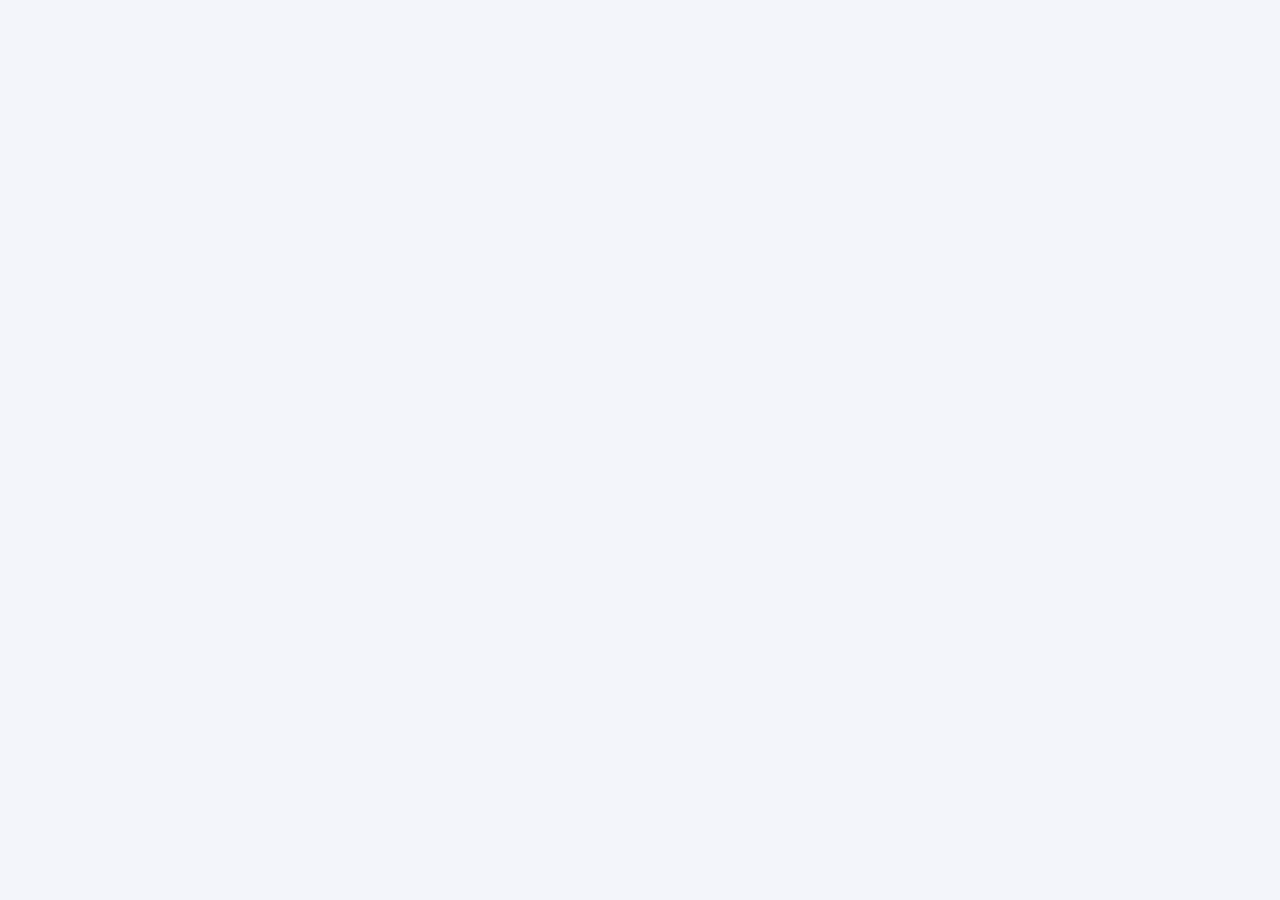
==== web_qc/static/index.html @ 0b524717 "Them ban demo chi xem cho Vercel (demo_web/), sua giao dien man hep - demo_web/: giao dien Web QC + " ====
<!doctype html>
<html lang="vi">
<head>
<meta charset="utf-8">
<meta name="viewport" content="width=device-width, initial-scale=1">
<title>QC nhãn 2D · Review tự động</title>
<meta name="theme-color" content="#0b1324">
<link rel="icon" href="data:image/svg+xml,%3Csvg xmlns='http://www.w3.org/2000/svg' viewBox='0 0 32 32'%3E%3Crect width='32' height='32' rx='8' fill='%234f6bff'/%3E%3Crect x='8' y='10' width='16' height='12' rx='1' fill='none' stroke='white' stroke-width='2.4'/%3E%3C/svg%3E">
<link rel="preconnect" href="https://fonts.googleapis.com">
<link rel="stylesheet" href="https://fonts.googleapis.com/css2?family=Be+Vietnam+Pro:wght@400;500;600;700;800&family=JetBrains+Mono:wght@400;500&display=swap">
<link rel="stylesheet" href="style.css?v=16">
</head>
<body>

<svg width="0" height="0" style="position:absolute" aria-hidden="true">
  <symbol id="i-home" viewBox="0 0 24 24"><path d="M4 11l8-7 8 7v8a1 1 0 0 1-1 1h-4v-6H9v6H5a1 1 0 0 1-1-1z"/></symbol>
  <symbol id="i-scan" viewBox="0 0 24 24"><path d="M4 8V5a1 1 0 0 1 1-1h3M16 4h3a1 1 0 0 1 1 1v3M20 16v3a1 1 0 0 1-1 1h-3M8 20H5a1 1 0 0 1-1-1v-3"/><rect x="8" y="8" width="8" height="8" rx="1"/></symbol>
  <symbol id="i-history" viewBox="0 0 24 24"><path d="M3 12a9 9 0 1 0 3-6.7L3 8"/><path d="M3 3v5h5M12 7v5l3 2"/></symbol>
  <symbol id="i-book" viewBox="0 0 24 24"><path d="M4 5a2 2 0 0 1 2-2h13v16H6a2 2 0 0 0-2 2z"/><path d="M4 19V5M8 7h7M8 11h5"/></symbol>
  <symbol id="i-plug" viewBox="0 0 24 24"><path d="M9 3v5M15 3v5M7 8h10v3a5 5 0 0 1-10 0zM12 16v5"/></symbol>
  <symbol id="i-gear" viewBox="0 0 24 24"><path d="M4 6h10M18 6h2M4 12h4M12 12h8M4 18h12"/><circle cx="16" cy="6" r="2"/><circle cx="10" cy="12" r="2"/><circle cx="18" cy="18" r="2"/></symbol>
  <symbol id="i-play" viewBox="0 0 24 24"><path d="M7 5l12 7-12 7z"/></symbol>
  <symbol id="i-upload" viewBox="0 0 24 24"><path d="M12 16V4M7 9l5-5 5 5M4 20h16"/></symbol>
  <symbol id="i-download" viewBox="0 0 24 24"><path d="M12 4v12M7 11l5 5 5-5M4 20h16"/></symbol>
  <symbol id="i-logout" viewBox="0 0 24 24"><path d="M15 4h3a1 1 0 0 1 1 1v14a1 1 0 0 1-1 1h-3M10 8l-4 4 4 4M6 12h10"/></symbol>
  <symbol id="i-sliders" viewBox="0 0 24 24"><path d="M4 7h16M4 17h16"/><circle cx="9" cy="7" r="2"/><circle cx="15" cy="17" r="2"/></symbol>
  <symbol id="i-file" viewBox="0 0 24 24"><path d="M14 3H6a1 1 0 0 0-1 1v16a1 1 0 0 0 1 1h12a1 1 0 0 0 1-1V8z"/><path d="M14 3v5h5"/></symbol>
  <symbol id="i-list" viewBox="0 0 24 24"><path d="M9 6h11M9 12h11M9 18h11M4 6h.01M4 12h.01M4 18h.01"/></symbol>
  <symbol id="i-ext" viewBox="0 0 24 24"><path d="M14 4h6v6M20 4l-9 9M18 14v5a1 1 0 0 1-1 1H5a1 1 0 0 1-1-1V7a1 1 0 0 1 1-1h5"/></symbol>
  <symbol id="i-redo" viewBox="0 0 24 24"><path d="M20 12a8 8 0 1 1-2.3-5.7L20 8"/><path d="M20 3v5h-5"/></symbol>
  <symbol id="i-plus" viewBox="0 0 24 24"><path d="M12 5v14M5 12h14"/></symbol>
  <symbol id="i-flag" viewBox="0 0 24 24"><path d="M5 21V4M5 4h11l-2 4 2 4H5"/></symbol>
  <symbol id="i-pen" viewBox="0 0 24 24"><path d="M4 20h4L19 9l-4-4L4 16z"/><path d="M13 7l4 4"/></symbol>
  <symbol id="i-link" viewBox="0 0 24 24"><path d="M10 14a4 4 0 0 0 5.7 0l3-3a4 4 0 0 0-5.7-5.7l-1 1"/><path d="M14 10a4 4 0 0 0-5.7 0l-3 3a4 4 0 0 0 5.7 5.7l1-1"/></symbol>
  <symbol id="i-note" viewBox="0 0 24 24"><rect x="4" y="5" width="16" height="12" rx="1" stroke-dasharray="3 2"/><path d="M8 21l4-4 4 4"/></symbol>
  <symbol id="i-bolt" viewBox="0 0 24 24"><path d="M13 3L5 14h6l-1 7 8-11h-6z"/></symbol>
  <symbol id="i-shield" viewBox="0 0 24 24"><path d="M12 3l7 3v6c0 4.5-3 7.5-7 9-4-1.5-7-4.5-7-9V6z"/><path d="M9 12l2 2 4-4"/></symbol>
  <symbol id="i-arrow" viewBox="0 0 24 24"><path d="M5 12h14M13 6l6 6-6 6"/></symbol>
  <symbol id="i-check" viewBox="0 0 24 24"><path d="M5 12l5 5 9-10"/></symbol>
  <symbol id="i-user" viewBox="0 0 24 24"><circle cx="12" cy="8" r="4"/><path d="M4 21c1.5-4 4.5-6 8-6s6.5 2 8 6"/></symbol>
  <symbol id="i-return" viewBox="0 0 24 24"><path d="M9 14l-5-5 5-5"/><path d="M4 9h10a6 6 0 0 1 0 12h-3"/></symbol>
  <symbol id="i-eye" viewBox="0 0 24 24"><path d="M2 12s3.5-7 10-7 10 7 10 7-3.5 7-10 7S2 12 2 12z"/><circle cx="12" cy="12" r="3"/></symbol>
  <symbol id="i-layers" viewBox="0 0 24 24"><path d="M12 3l9 5-9 5-9-5z"/><path d="M3 13l9 5 9-5"/></symbol>
</svg>
<div id="vizTip" class="viz-tip hidden" role="tooltip"></div>

<!-- ================================ DANG NHAP ================================ -->
<section id="login" class="login hidden">
  <div class="login-card">
    <div class="login-side">
      <div class="logo"><span class="logo-mark" aria-hidden="true"></span><span>QC nhãn 2D</span></div>
      <span class="login-kicker">Object detection + instance segmentation · BDD100K</span>
      <h1>Annotator nộp job là tool tự review, ghi Issue đúng chỗ, không chạm vào nhãn.</h1>
      <dl class="login-facts">
        <div><dt>Tự review khi sang validation</dt><dd>Trong 60 giây: tìm lỗi, ghi Issue lên CVAT, còn lỗi chắc chắn thì trả job về annotation.</dd></div>
        <div><dt>Tìm lỗi bằng model + luật</dt><dd>4 detector + SAM2 + CLIP và luật hình học: box chưa khít, sai nhãn, thiếu, thừa, trùng, polygon lẹm, lỗi ID.</dd></div>
        <div><dt>Lỗi chưa chắc ghi "Đang xem xét"</dt><dd>Kèm lý do để annotator kiểm chứng. Mỗi vật một Issue, nhiều lỗi thì gộp và ghi rõ từng lỗi.</dd></div>
      </dl>
      <svg class="login-art" viewBox="0 0 300 120" aria-hidden="true">
        <rect x="10" y="30" width="110" height="74" class="a-ok"/>
        <g class="a-h"><rect x="6" y="26" width="8" height="8"/><rect x="116" y="26" width="8" height="8"/><rect x="6" y="100" width="8" height="8"/><rect x="116" y="100" width="8" height="8"/></g>
        <text x="10" y="20" class="a-t">car</text>
        <rect x="160" y="22" width="128" height="86" class="a-bad"/>
        <rect x="174" y="36" width="96" height="56" class="a-dash"/>
        <text x="160" y="13" class="a-t a-tb">bus · cạnh dưới thiếu 34px</text>
      </svg>
    </div>
    <form id="loginForm" class="login-form">
      <h2>Đăng nhập</h2>
      <p class="sub">Dùng tài khoản của web QC do admin tạo, không phải tài khoản CVAT hay email.</p>
      <div id="loginHint" class="note hidden"></div>
      <label class="fld" for="lgUser"><span>Tài khoản</span><input id="lgUser" name="username" autocomplete="username" placeholder="admin" required></label>
      <label class="fld" for="lgPass"><span>Mật khẩu</span><input id="lgPass" name="password" type="password" autocomplete="current-password" required></label>
      <button class="btn primary block" type="submit">Đăng nhập</button>
      <p id="loginErr" class="err" role="alert"></p>
    </form>
  </div>
</section>

<!-- ================================ UNG DUNG ================================ -->
<div id="app" class="shell hidden">
  <aside class="sidebar">
    <div class="logo"><span class="logo-mark" aria-hidden="true"></span><span>QC nhãn 2D</span></div>
    <nav id="tabs" aria-label="Các trang">
      <span class="nav-group">Vận hành</span>
      <button data-tab="dash"><svg class="ic"><use href="#i-home"/></svg><span>Tổng quan</span></button>
      <button data-tab="auto" class="active"><svg class="ic"><use href="#i-bolt"/></svg><span>Tự review</span><i class="nav-live hidden" id="navLive" title="Đang theo dõi job sang validation"></i></button>
      <button data-tab="review"><svg class="ic"><use href="#i-scan"/></svg><span>Review job</span></button>
      <button data-tab="history"><svg class="ic"><use href="#i-history"/></svg><span>Lịch sử</span></button>
      <span class="nav-group">Báo cáo</span>
      <button data-tab="trust"><svg class="ic"><use href="#i-shield"/></svg><span>Độ tin cậy tool</span></button>
      <span class="nav-group">Thiết lập</span>
      <button data-tab="guide"><svg class="ic"><use href="#i-book"/></svg><span>Guideline</span></button>
      <button data-tab="conn"><svg class="ic"><use href="#i-plug"/></svg><span>Kết nối CVAT</span></button>
      <button data-tab="settings"><svg class="ic"><use href="#i-gear"/></svg><span>Cài đặt</span></button>
    </nav>
    <div class="side-status">
      <div class="side-label">Trạng thái</div>
      <div id="sideStatus"></div>
    </div>
    <div class="side-user">
      <span class="avatar" id="avatar" aria-hidden="true">A</span>
      <span id="whoName" class="who"></span>
      <button id="logout" class="icon-btn" title="Đăng xuất" aria-label="Đăng xuất"><svg class="ic"><use href="#i-logout"/></svg></button>
    </div>
  </aside>

  <main class="main">
    <!-- ============================== TONG QUAN ============================== -->
    <section id="tab-dash" class="tab hidden">
      <header class="pagehead">
        <div><h1>Tổng quan</h1><p>Chất lượng nhãn qua các lần review: tỉ lệ đạt, loại lỗi hay gặp, từng labeler.</p></div>
        <div class="seg seg-inline" id="dashDays" role="group" aria-label="Khoảng thời gian">
          <button type="button" data-d="7">7 ngày</button><button type="button" data-d="30" class="on">30 ngày</button><button type="button" data-d="90">90 ngày</button>
        </div>
      </header>
      <div id="dashKpis" class="kpis kpis-6"></div>
      <div class="grid2 dash-grid">
        <div class="panel">
          <div class="panel-head"><h2>Loại lỗi hay gặp</h2><span class="meta" id="dashKindsMeta"></span></div>
          <div id="dashKinds" class="bars"></div>
        </div>
        <div class="panel">
          <div class="panel-head"><h2>Xu hướng theo ngày</h2><span class="meta">% box đúng trung bình</span></div>
          <div id="dashTrend" class="trend"></div>
        </div>
        <div class="panel span2">
          <div class="panel-head"><h2>Hiệu quả Issue (đo trên CVAT)</h2>
            <span class="meta">So nhãn lúc review với nhãn hiện tại: Issue nào annotator đã sửa theo là Issue đúng
            · <button type="button" class="btn sm" id="effBtn">Đo</button></span></div>
          <div id="effBox"><p class="empty-note">Bấm "Đo" để đọc Issue và nhãn hiện tại của các job đã review trên CVAT.</p></div>
        </div>
        <div class="panel flush span2">
          <div class="panel-head padded"><h2>Theo labeler</h2><span class="meta">Xếp từ % box đúng thấp nhất · lấy từ người được giao job trên CVAT</span></div>
          <div class="tablewrap"><table class="tbl" id="dashAss">
            <thead><tr><th>Labeler</th><th class="r">Số lần review</th><th class="r">Số job</th><th class="r">% box đúng TB</th><th class="r">Tỉ lệ đạt</th><th class="r">Lỗi / Đang xem xét</th><th>Gần nhất</th></tr></thead><tbody></tbody></table></div>
        </div>
      </div>
    </section>

    <!-- ============================== TU REVIEW ============================== -->
    <section id="tab-auto" class="tab">
      <header class="pagehead">
        <div><span class="eyebrow">Luồng chính của nhóm</span><h1>Tự review khi annotator nộp job</h1>
          <p>Annotator gán xong, chuyển stage sang <b>validation</b>: web tự review, ghi Issue lên CVAT, còn lỗi chắc chắn thì trả job về annotation. Không có lỗi chắc chắn thì job chờ reviewer kiểm chéo.</p></div>
        <div class="pagehead-actions">
          <span id="autoPill" class="pill"></span>
          <button type="button" class="btn" id="autoCheckBtn"><svg class="ic"><use href="#i-redo"/></svg>Kiểm tra ngay</button>
          <button type="button" class="btn" data-goto="settings"><svg class="ic"><use href="#i-gear"/></svg>Cài đặt</button>
        </div>
      </header>
      <p id="autoMsgTop" class="meta auto-msg"></p>

      <ol class="flow" id="autoFlow" aria-label="Các bước tự review">
        <li class="flow-step"><span class="flow-ic"><svg class="ic"><use href="#i-user"/></svg></span><b>Annotator nộp</b><span>Gán xong, chuyển stage sang validation</span><em data-n="submitted"></em></li>
        <li class="flow-step"><span class="flow-ic"><svg class="ic"><use href="#i-bolt"/></svg></span><b>Web QC phát hiện</b><span>Cứ 60 giây hỏi CVAT, job mới vào validation thì xếp hàng</span><em data-n="queue"></em></li>
        <li class="flow-step"><span class="flow-ic"><svg class="ic"><use href="#i-layers"/></svg></span><b>Tool review</b><span>Luật hình học + guideline, 4 detector + SAM2 + CLIP</span><em data-n="runs"></em></li>
        <li class="flow-step fork">
          <div class="fork-row bad"><span class="flow-ic"><svg class="ic"><use href="#i-return"/></svg></span><div><b>Còn lỗi chắc chắn</b><span>Đẩy Issue, trả job về annotation</span></div><em data-n="returned"></em></div>
          <div class="fork-row good"><span class="flow-ic"><svg class="ic"><use href="#i-eye"/></svg></span><div><b>Không lỗi chắc chắn</b><span>Giữ validation, reviewer kiểm chéo</span></div><em data-n="kept"></em></div>
        </li>
        <li class="flow-step"><span class="flow-ic"><svg class="ic"><use href="#i-redo"/></svg></span><b>Sửa và nộp lại</b><span>Review vòng sau: lỗi đã sửa tự đóng Issue, lỗi còn giữ Issue cũ</span><em data-n="rounds"></em></li>
      </ol>

      <div id="autoKpis" class="kpis kpis-6"></div>

      <div class="grid2 auto-grid">
        <div class="panel flush span2">
          <div class="panel-head padded"><div><h2>Job đã tự review</h2><p class="meta">Mỗi job một dòng, gộp mọi vòng review. Bấm một dòng để mở lần review gần nhất.</p></div>
            <div class="seg seg-inline" id="autoFilter" role="group" aria-label="Lọc kết quả">
              <button type="button" data-f="" class="on">Tất cả</button><button type="button" data-f="tra_ve">Trả về annotation</button><button type="button" data-f="giu">Chờ reviewer</button><button type="button" data-f="chay">Đang chạy</button>
            </div></div>
          <div class="tablewrap"><table class="tbl" id="autoTable">
            <thead><tr><th>Job</th><th>Task</th><th>Labeler</th><th class="r">Vòng</th><th>% box đúng qua các vòng</th><th class="r">Lỗi / Đang xem xét</th><th class="r">Issue</th><th>Kết quả gần nhất</th><th>Lúc</th></tr></thead><tbody></tbody></table></div>
        </div>
        <div class="panel">
          <div class="panel-head"><div><h2>Chờ reviewer kiểm chéo</h2><p class="meta">Job không còn lỗi chắc chắn. Các mục "Đang xem xét" cần người xem.</p></div></div>
          <ul id="autoWaitList" class="wait-list"></ul>
        </div>
        <div class="panel">
          <div class="panel-head"><div><h2>Annotator bị trả về nhiều nhất</h2><p class="meta">Số job và số vòng bị trả về annotation.</p></div></div>
          <div id="autoPeople" class="bars"></div>
        </div>
      </div>
    </section>

    <!-- ============================== REVIEW ============================== -->
    <section id="tab-review" class="tab hidden">
      <header class="pagehead">
        <div><h1>Review job</h1><p>Chọn job trên CVAT, chấm nhãn, duyệt từng lỗi rồi ghi Issue. Tool không sửa nhãn.</p></div>
      </header>

      <form id="runForm" class="cmdbar">
        <label class="fld w-md" for="fConn"><span>Kết nối CVAT</span><select id="fConn" name="connection_id"></select></label>
        <div class="fld w-job"><span>Job</span>
          <div class="input-group"><input id="fJob" name="job_id" inputmode="numeric" placeholder="số job" aria-label="Số job"><button type="button" class="btn" id="pickJob"><svg class="ic"><use href="#i-list"/></svg>Chọn</button></div>
        </div>
        <label class="fld w-sm" for="fTask"><span>Task</span><input id="fTask" name="task_id" inputmode="numeric" placeholder="tự điền"></label>
        <label class="fld w-lg" for="runGuide"><span>Guideline</span><select name="guideline_id" id="runGuide"></select></label>
        <label class="fld w-md" for="fMode"><span>Chế độ</span><select id="fMode" name="mode"><option value="chinh_xac">Chính xác · 4 model + SAM2</option><option value="nhanh">Nhanh · 2 model</option></select></label>
        <details class="pop" id="optPop">
          <summary class="btn"><svg class="ic"><use href="#i-sliders"/></svg>Tuỳ chọn</summary>
          <div class="pop-panel">
            <label class="fld" for="fFile"><span>File export .zip <em>chỉ khi không đọc được từ CVAT</em></span><input id="fFile" name="file" type="file" accept=".zip"></label>
            <label class="fld" for="fMax"><span>Chỉ chạy N frame đầu <em>để thử nhanh</em></span><input id="fMax" name="max_frames" inputmode="numeric"></label>
            <label class="chk" for="fRider"><input id="fRider" type="checkbox" name="rider" checked><span>Người lái xe máy có box person riêng</span></label>
            <label class="chk" for="fAuto"><input id="fAuto" type="checkbox" name="auto_push"><span>Chạy xong tự đẩy lỗi chắc chắn</span></label>
          </div>
        </details>
        <button class="btn primary" type="submit" id="runBtn"><svg class="ic fill"><use href="#i-play"/></svg>Đánh giá</button>
        <div id="jobCtx" class="job-ctx"></div>
        <p id="runErr" class="err cmd-err" role="alert"></p>
      </form>

      <div id="runEmpty" class="panel empty">
        <ol class="steps">
          <li><b>Chọn job</b><span>Bấm <b>Chọn</b> để xem danh sách job trên CVAT, hoặc gõ số job. Đổi máy CVAT ở ô Kết nối.</span></li>
          <li><b>Kiểm tra guideline</b><span>Để "Tự chọn theo task" thì web dùng guideline đã gán cho task. Dòng dưới thanh công cụ cho biết sẽ kiểm bao nhiêu luật.</span></li>
          <li><b>Đánh giá, duyệt, đẩy Issue</b><span>Lỗi chắc chắn được chọn sẵn. Mục "Đang xem xét" xem ảnh rồi tự chọn. Lỗi tool báo nhầm thì bấm <b>Tool nhầm</b>.</span></li>
        </ol>
        <p class="empty-foot">Kết quả các lần trước nằm ở <a href="#" data-goto="history">Lịch sử</a>.</p>
      </div>

      <div id="runPanel" class="hidden">
        <div class="panel runhead">
          <div class="runhead-top">
            <div class="runhead-title">
              <h2 id="runTitle">Lần review</h2>
              <p id="runMeta" class="meta"></p>
              <div id="runCompare" class="compare"></div>
            </div>
            <div class="runhead-actions">
              <a id="openCvat" class="btn sm hidden" target="_blank" rel="noopener" title="Mở job này trên CVAT để xem các Issue đã ghim"><svg class="ic"><use href="#i-ext"/></svg>Mở job trên CVAT</a>
              <button id="copyReport" class="btn sm hidden" type="button" title="Copy đường link tới trang liệt kê lỗi kèm ảnh để gửi cho người gán nhãn. Họ mở được mà không cần đăng nhập."><svg class="ic"><use href="#i-link"/></svg><span>Copy link gửi labeler</span></button>
              <button id="rerunBtn" class="btn sm" type="button" title="Chấm lại job này với cùng thiết lập, dùng sau khi labeler đã sửa xong"><svg class="ic"><use href="#i-redo"/></svg>Review lại</button>
              <a id="csv" class="btn sm" href="#" title="Tải danh sách lỗi về máy, mở bằng Excel"><svg class="ic"><use href="#i-download"/></svg>Tải Excel</a>
              <span id="runStatus" class="pill"></span>
            </div>
          </div>
          <div class="progress" aria-hidden="true"><div id="runProgress" class="progress-bar"></div></div>
          <div id="stats" class="kpis"></div>
          <details id="logBox" class="logbox"><summary>Nhật ký chạy</summary><pre id="runLog" class="log"></pre></details>
        </div>

        <div id="runResult" class="panel workbench hidden">
          <div class="wb-head">
            <div class="tabs-inline" role="tablist">
              <button type="button" class="on" data-view="list">Danh sách lỗi</button>
              <button type="button" data-view="analysis">Phân tích</button>
              <button type="button" data-view="frames">Theo khung hình</button>
              <button type="button" data-view="issues">Issue trên CVAT</button>
            </div>
            <span id="frameFilter" class="chip-filter hidden"></span>
          </div>

          <!-- che do: danh sach loi + xem anh -->
          <div class="wb-body" id="viewList">
            <div class="wb-list">
              <div class="wb-tools">
                <div class="seg" id="segSure" role="group" aria-label="Lọc theo mức">
                  <button type="button" data-v="" class="on">Tất cả <b id="cAll"></b></button>
                  <button type="button" data-v="1">Lỗi <b id="cSure"></b></button>
                  <button type="button" data-v="0">Đang xem xét <b id="cUnsure"></b></button>
                  <button type="button" data-v="fp">Tool nhầm <b id="cFp"></b></button>
                  <button type="button" data-v="note">Ghi chú <b id="cNote"></b></button>
                </div>
                <div class="wb-filters">
                  <select id="fKind" aria-label="Loại lỗi"><option value="">Mọi loại lỗi</option></select>
                  <select id="fTang" aria-label="Tầng"><option value="">Mọi tầng</option><option value="1">Tầng 1 · luật</option><option value="2">Tầng 2 · model</option></select>
                </div>
                <div class="wb-sel">
                  <span id="selInfo" class="meta"></span><span class="sp"></span>
                  <button id="selSure" type="button" class="txt-btn">Chọn lỗi chắc</button>
                  <button id="selAll" type="button" class="txt-btn">Chọn hết</button>
                  <button id="selNone" type="button" class="txt-btn">Bỏ chọn</button>
                </div>
              </div>
              <ul id="flist" class="flist" tabindex="0" aria-label="Danh sách lỗi"></ul>
              <p class="kbd-hint"><kbd>↑</kbd><kbd>↓</kbd> chuyển · <kbd>Space</kbd> chọn/bỏ · <kbd>X</kbd> tool nhầm · <kbd>N</kbd> ghi chú trên ảnh</p>
            </div>
            <div class="wb-view">
              <div class="viewer-bar">
                <div class="legend" aria-hidden="true">
                  <span><i class="lg lg-bad"></i>Lỗi</span><span><i class="lg lg-warn"></i>Đang xem xét</span><span><i class="lg lg-miss"></i>Vật bị thiếu</span><span><i class="lg lg-lab"></i>Box người gán</span><span><i class="lg lg-cur"></i>Lỗi đang chọn</span><span><i class="lg lg-note"></i>Ghi chú</span>
                </div>
                <button type="button" class="btn sm" id="drawBtn" title="Kéo một khung trên ảnh để ghi chú cho labeler (phím N)"><svg class="ic"><use href="#i-note"/></svg>Ghi chú trên ảnh</button>
              </div>
              <div id="pvBox" class="viewer"><div class="viewer-empty">Chọn một lỗi bên trái để xem ảnh.</div></div>
              <form id="noteForm" class="note-form hidden">
                <label class="fld" for="noteText"><span>Ghi chú cho labeler tại khung vừa vẽ <em>sẽ đẩy lên CVAT thành Issue ghim đúng chỗ này</em></span>
                  <textarea id="noteText" rows="2" maxlength="500" placeholder="vd: Xe này bị che một nửa, cần đóng box ước lượng toàn bộ xe (guideline 2.1)"></textarea></label>
                <div class="row-actions"><button type="submit" class="btn primary sm">Lưu ghi chú</button><button type="button" class="btn sm" id="noteCancel">Huỷ</button><span class="meta">Ghi chú tự được chọn để đẩy.</span></div>
              </form>
              <div id="detail" class="detail"></div>
              <div id="gRef" class="gref-wrap"></div>
            </div>
          </div>

          <!-- che do: phan tich (nhan labeler vs nhung gi tool thay) -->
          <div class="an-body hidden" id="viewAnalysis">
            <div class="an-stage">
              <div class="an-bar">
                <div class="an-nav">
                  <button type="button" class="btn sm icon" id="anPrev" aria-label="Ảnh trước">‹</button>
                  <select id="anFrame" aria-label="Chọn ảnh"></select>
                  <button type="button" class="btn sm icon" id="anNext" aria-label="Ảnh sau">›</button>
                </div>
                <div class="an-layers" role="group" aria-label="Lớp hiển thị">
                  <label class="chk"><input type="checkbox" data-layer="lab" checked><span><i class="sw sw-lab"></i>Nhãn labeler</span></label>
                  <label class="chk"><input type="checkbox" data-layer="tool" checked><span><i class="sw sw-tool"></i>Tool phát hiện</span></label>
                  <label class="chk"><input type="checkbox" data-layer="road"><span><i class="sw sw-road"></i>Mặt đường (model)</span></label>
                  <label class="chk"><input type="checkbox" data-layer="miss" checked><span><i class="sw sw-miss"></i>Thiếu</span></label>
                </div>
              </div>
              <div class="an-canvas-wrap" id="anWrap"><canvas id="anCanvas"></canvas><div id="anTip" class="an-tip hidden"></div></div>
              <p class="an-legend">Box labeler: <b class="c-ok">xanh = khớp với tool</b> · <b class="c-warn">vàng = nghi</b> · <b class="c-bad">đỏ = lỗi</b>. Nét đứt xanh lơ = vật tool thấy. Rê chuột lên ảnh hoặc bảng để xem chi tiết.</p>
            </div>
            <div class="an-side">
              <div id="anSum" class="an-sum"></div>
              <div class="an-tbl-wrap"><table class="tbl an-tbl" id="anTable"><thead><tr><th>#</th><th>Nhãn</th><th>Labeler</th><th>Tool thấy</th><th class="r">Khớp</th></tr></thead><tbody></tbody></table></div>
              <div id="anDetail" class="an-detail"></div>
            </div>
          </div>

          <!-- che do: theo khung hinh -->
          <div class="wb-pane hidden" id="viewFrames"><div id="frameGrid" class="frame-grid"></div></div>

          <!-- che do: issue tren CVAT -->
          <div class="wb-pane hidden" id="viewIssues">
            <div class="pane-tools"><span class="meta" id="issuesMeta">Issue do tool tạo trên job này. Labeler sửa xong và bấm Resolve trên CVAT thì cột Trạng thái đổi sang "Đã xử lý".</span><button type="button" class="btn sm" id="reloadIssues"><svg class="ic"><use href="#i-redo"/></svg>Tải lại</button></div>
            <div class="tablewrap"><table class="tbl" id="issueTable"><thead><tr><th>#</th><th>Frame</th><th>Nội dung</th><th class="r">Trả lời</th><th>Trạng thái</th></tr></thead><tbody></tbody></table></div>
          </div>

          <div class="actionbar">
            <label class="chk" for="replaceOld" title="Lỗi vẫn còn: giữ Issue cũ, không tạo trùng. Lỗi đã hết: đóng (resolve) Issue cũ, giữ lịch sử để đo % Issue đúng."><input type="checkbox" id="replaceOld" checked><span>Đồng bộ với Issue lần trước</span></label>
            <label class="chk" for="addSummary" title="Thêm 1 Issue tổng kết: % box đúng, đạt hay chưa, kèm link trang lỗi cho labeler"><input type="checkbox" id="addSummary"><span>Kèm Issue tổng kết</span></label>
            <span id="pushRes" class="meta push-res"></span>
            <button id="pushBtn" class="btn primary" type="button"><svg class="ic"><use href="#i-upload"/></svg><span id="pushLabel">Đẩy Issue lên CVAT</span></button>
          </div>
        </div>
      </div>
    </section>

    <!-- ============================== LICH SU ============================== -->
    <section id="tab-history" class="tab hidden">
      <header class="pagehead">
        <div><h1>Lịch sử</h1><p>Các lần review, mới nhất trên cùng. Bấm một dòng để mở lại kết quả.</p></div>
        <div class="row-form tight">
          <label class="fld w-sm" for="hJob"><span>Job</span><input id="hJob" inputmode="numeric" placeholder="tất cả"></label>
          <label class="fld w-md" for="hWho"><span>Labeler / người chạy</span><input id="hWho" placeholder="tìm theo tên"></label>
        </div>
      </header>
      <div class="panel flush">
        <div class="tablewrap"><table id="htable" class="tbl">
          <thead><tr><th>#</th><th>Job</th><th>Task</th><th>Labeler</th><th>Người chạy</th><th>Thời gian</th><th>Kết quả</th><th class="r">Box đúng</th><th class="r">Lỗi / Xem xét</th><th class="r">Tool nhầm</th><th class="r">Issue</th></tr></thead>
          <tbody></tbody></table></div>
      </div>
    </section>

    <!-- ============================== DO TIN CAY ============================== -->
    <section id="tab-trust" class="tab hidden">
      <header class="pagehead">
        <div><span class="eyebrow">Báo cáo cho reviewer và người chấm</span><h1>Tool đáng tin đến đâu?</h1>
          <p>Đo trên ảnh có đáp án: cố ý cài lỗi đã biết vào nhãn đúng, cho tool review, rồi đếm tool bắt được bao nhiêu, bỏ lọt bao nhiêu, báo nhầm bao nhiêu. Đây là độ chính xác <b>của tool</b>, không phải của annotator.</p></div>
        <div class="pagehead-actions">
          <div class="seg seg-inline" id="trustSet" role="group" aria-label="Bộ dữ liệu">
            <button type="button" data-s="bdd" class="on">BDD100K</button><button type="button" data-s="vn">Ảnh Việt Nam</button>
          </div>
        </div>
      </header>

      <div id="trustHero" class="hero"></div>

      <div class="panel how">
        <div class="panel-head"><div><h2>Cách đo và cách đọc số</h2><p class="meta">Biết trước lỗi nằm ở đâu, nên đếm được chính xác.</p></div></div>
        <ol class="how-steps">
          <li><b>1. Nhãn đúng</b><span>Ảnh có đáp án (BDD100K, ảnh đường phố Việt Nam, COCO)</span></li>
          <li><b>2. Cài lỗi</b><span>Sai kích thước, sai nhãn, xoá vật (thiếu), thêm box (thừa), chép box (trùng)</span></li>
          <li><b>3. Tool review</b><span>Như job thật, không biết lỗi nằm ở đâu</span></li>
          <li><b>4. So với lỗi đã cài</b><span><i class="key k1"></i>Bắt chắc chắn <i class="key k2"></i>Bắt, ghi "Đang xem xét" <i class="key k3"></i>Bỏ lọt</span></li>
        </ol>
        <dl class="defs">
          <div><dt>Bắt được lỗi</dt><dd>Annotator mắc 100 lỗi thì tool tìm ra bao nhiêu (gồm cả "Đang xem xét").</dd></div>
          <div><dt>Issue chắc chắn đúng</dt><dd>Tool ghi 100 Issue "lỗi" thì bao nhiêu cái đúng là lỗi thật. Phần còn lại annotator đúng mà tool báo nhầm.</dd></div>
          <div><dt>Báo nhầm / 100 box đúng</dt><dd>Cho tool review nhãn hoàn toàn đúng: cứ 100 box thì tool ghi nhầm bao nhiêu lỗi chắc chắn.</dd></div>
        </dl>
      </div>

      <div class="grid2">
        <div class="panel">
          <div class="panel-head"><div><h2>Theo loại lỗi</h2><p class="meta" id="trustTypeMeta"></p></div></div>
          <div id="trustTypes" class="stackbars"></div>
          <details class="tbl-toggle"><summary>Xem bảng số</summary><div id="trustTypesTbl"></div></details>
        </div>
        <div class="panel">
          <div class="panel-head"><div><h2>Trước và sau cải tiến (17/10)</h2><p class="meta">Cùng ảnh, cùng lỗi cài vào, chỉ khác phiên bản tool.</p></div>
            <div class="legend-inline"><span><i class="key k-old"></i>Bản cũ</span><span><i class="key k1"></i>Bản mới</span></div></div>
          <div id="trustCompare" class="pairbars"></div>
        </div>
        <div class="panel span2" id="trustCondPanel">
          <div class="panel-head"><div><h2>Theo điều kiện ảnh (BDD100K)</h2><p class="meta">Bắt được lỗi và báo nhầm chắc chắn theo thời điểm và thời tiết. Ảnh đêm khó nhất.</p></div></div>
          <div id="trustCond" class="cond-grid"></div>
        </div>
        <div class="panel">
          <div class="panel-head"><div><h2>Instance segmentation (polygon)</h2><p class="meta" id="trustSegMeta"></p></div></div>
          <div id="trustSeg" class="stackbars"></div>
        </div>
        <div class="panel">
          <div class="panel-head"><div><h2>Chạy thật trên CVAT</h2><p class="meta">Test đầu cuối: tạo job, cài lỗi, tool tự review, đẩy Issue, annotator sửa, review vòng 2.</p></div></div>
          <ul id="trustE2e" class="check-list"></ul>
        </div>
        <div class="panel span2">
          <div class="panel-head"><div><h2>Tool kiểm như thế nào</h2><p class="meta">Mỗi lỗi đi qua các tầng dưới đây. Lỗi không đủ bằng chứng không bị bỏ đi mà ghi "Đang xem xét" kèm lý do.</p></div></div>
          <ol class="tiers">
            <li><span class="tier-n">1</span><div><b>Luật guideline</b><span>Kích thước tối thiểu, thuộc tính bắt buộc, vẽ toàn bộ vật hay phần nhìn thấy, Shape hay Track. Ghi số mục guideline vào Issue.</span></div></li>
            <li><span class="tier-n">2</span><div><b>Luật hình học</b><span>Box ra ngoài ảnh, không có diện tích, tỉ lệ phi lý, polygon xoắn / dưới 3 điểm / tràn box, trùng box, người nằm trong xe. Không cần GPU, gần như không nhầm.</span></div></li>
            <li><span class="tier-n">3</span><div><b>So với model</b><span>4 detector (YOLO11x, RT-DETR-x, YOLOv8x-seg, D-FINE-X) bỏ phiếu, SAM2 thu box sát mép, CLIP phân biệt car / truck / bus và vật giả (biển báo, quảng cáo).</span></div></li>
            <li><span class="tier-n">4</span><div><b>Chắc chắn hay Đang xem xét</b><span>Chỉ ghi "lỗi" khi đủ bằng chứng: lệch ≥ 20% cạnh vật, CLIP cùng đồng ý loại xe. Vật bị che, vùng quá tối, lệch ít thì ghi "Đang xem xét — có thể …" kèm lý do.</span></div></li>
            <li><span class="tier-n">5</span><div><b>Ghi Issue lên CVAT</b><span>Mỗi vật một Issue ghim đúng box của vật đó. Nhiều lỗi thì gộp, ghi rõ tên từng lỗi. Lần sau lỗi đã sửa tự đóng Issue, lỗi còn giữ Issue cũ.</span></div></li>
          </ol>
        </div>
        <div class="panel span2">
          <div class="panel-head"><h2>Giới hạn cần biết</h2></div>
          <ul class="limits" id="trustLimits">
            <li><b>Vật nhỏ 10–20 px</b> là chỗ tool bỏ lọt nhiều nhất (thiếu vật, sai nhãn): bắt khoảng một nửa, vật trên 60 px bắt khoảng 90%. Guideline chốt vật dưới 10 px không bắt buộc gán (mục 3.5a); tool phóng to dải giữa ảnh để soi vật xa.</li>
            <li><b>Ảnh đêm</b>: bắt ít hơn ban ngày khoảng 10 điểm % (70% so với 80%); lỗi kích thước ở vùng quá tối chỉ ghi "Đang xem xét".</li>
            <li><b>Số đo dùng lỗi cài vào</b>. "% Issue đúng" trên job thật đo ở Tổng quan → Hiệu quả Issue, sau khi annotator sửa theo Issue.</li>
            <li>Tool <b>không sửa nhãn</b>: chỉ đọc nhãn và ghi Issue. Reviewer vẫn kiểm chéo job không có lỗi chắc chắn.</li>
          </ul>
          <p class="meta" id="trustDate"></p>
        </div>
      </div>
    </section>

    <!-- ============================== GUIDELINE ============================== -->
    <section id="tab-guide" class="tab hidden">
      <header class="pagehead">
        <div><h1>Guideline</h1><p>Mỗi dự án một guideline: file gốc để tra cứu khi xem lỗi, kèm <b>luật</b> để tool tự kiểm (tầng 1) và ghi số mục vào Issue. Gán guideline cho task thì review task đó tự dùng.</p></div>
      </header>
      <div class="panel">
        <form id="gUpload" class="row-form">
          <label class="fld w-lg" for="gNameIn"><span>Tên guideline</span><input id="gNameIn" name="name" placeholder="GreenSM 2D v3"></label>
          <label class="fld w-lg" for="gFileIn"><span>File · PDF, DOCX, TXT, MD</span><input id="gFileIn" name="file" type="file" accept=".pdf,.docx,.txt,.md" required></label>
          <button class="btn primary" type="submit"><svg class="ic"><use href="#i-upload"/></svg>Tải lên</button>
          <span id="gUpErr" class="meta"></span>
        </form>
      </div>
      <div class="panel flush">
        <div class="tablewrap"><table id="gtable" class="tbl">
          <thead><tr><th>Tên</th><th>File</th><th>Gán cho task</th><th>Luật</th><th></th></tr></thead>
          <tbody></tbody></table></div>
      </div>

      <div id="gDetail" class="panel hidden">
        <div class="panel-head">
          <div><h2 id="gName"></h2><p class="meta" id="gTasks"></p></div>
          <a id="gFile" class="btn" target="_blank"><svg class="ic"><use href="#i-file"/></svg>Mở file gốc</a>
        </div>
        <div class="tabs-inline gtabs" role="tablist">
          <button type="button" class="on" data-g="rules">Luật kiểm tra</button>
          <button type="button" data-g="content">Nội dung guideline</button>
          <button type="button" data-g="yaml">YAML (nâng cao)</button>
        </div>

        <div id="gPaneRules" class="gpane">
          <div class="rule-tools">
            <label class="fld w-sm" for="gTask"><span>Task</span><input id="gTask" inputmode="numeric" placeholder="số task"></label>
            <button id="gTemplate" type="button" class="btn" title="Lấy danh sách nhãn của task, rồi tự đọc guideline để điền yêu cầu (kích thước tối thiểu, vẽ toàn bộ vật, người lái, thuộc tính bắt buộc...)">Đọc guideline + lấy nhãn từ task</button>
            <button id="gAssign" type="button" class="btn">Gán guideline cho task</button>
            <span class="sp"></span>
            <button id="ruleAdd" type="button" class="btn"><svg class="ic"><use href="#i-plus"/></svg>Thêm nhãn</button>
          </div>
          <div class="tablewrap bordered"><table class="tbl rule-tbl" id="ruleTable">
            <thead><tr><th>Nhãn trên CVAT</th><th>Tool hiểu là</th><th class="r">Tối thiểu px</th><th>Tỉ lệ rộng/cao</th><th>Thuộc tính bắt buộc</th><th>Không để mặc định</th><th>Tên gọi khác</th><th>Mục</th><th></th></tr></thead>
            <tbody></tbody></table></div>
          <div class="rule-general">
            <h3>Quy tắc chung</h3>
            <label class="chk" for="qRider"><input type="checkbox" id="qRider"><span>Người lái xe máy / xe đạp phải có box người riêng (BDD100K: nhãn rider)</span></label>
            <label class="chk" for="qOutside"><input type="checkbox" id="qOutside"><span>Báo lỗi box có nhãn không có trong bảng trên</span></label>
            <label class="fld w-md" for="qAmodal"><span>Vật bị che</span><select id="qAmodal"><option value="">Mặc định: vẽ toàn bộ vật</option><option value="1">Vẽ toàn bộ vật, cả phần bị che</option><option value="0">Chỉ vẽ phần nhìn thấy</option></select></label>
            <label class="fld w-lg" for="qKieu"><span>Gán bằng Shape hay Track</span><select id="qKieu"><option value="">Để trống: đọc theo guideline</option><option value="shape">Shape (ảnh rời, vd BDD100K)</option><option value="track">Track (video)</option></select></label>
            <label class="fld w-lg" for="qPair"><span>1 vật vừa có box vừa có polygon/mask</span><select id="qPair"><option value="">Để trống: đọc theo guideline</option><option value="cap">Bình thường: instance segmentation (polygon phải nằm trong box)</option><option value="trung">Lỗi trùng: chỉ cần 1 trong 2</option></select></label>
            <label class="fld w-sm" for="qEdge"><span>Box vượt mép ảnh quá (px)</span><input id="qEdge" inputmode="numeric" placeholder="2"></label>
            <label class="fld w-sm" for="qMinPx" title="Vật có cạnh ngắn nhỏ hơn mức này thì annotator không bắt buộc gán (tool không báo thiếu). Đã gán thì vẫn hợp lệ."><span>Không bắt buộc gán vật dưới (px)</span><input id="qMinPx" inputmode="numeric" placeholder="vd 10"></label>
            <label class="fld w-sm" for="qMuc"><span>Mục chung</span><input id="qMuc" placeholder="vd 2"></label>
          </div>
          <div class="row-actions"><button id="ruleSave" class="btn primary" type="button">Lưu luật</button><span id="ruleMsg" class="meta"></span></div>
          <div id="ruleEvidence" class="rule-evidence hidden"></div>
        </div>

        <div id="gPaneContent" class="gpane hidden">
          <div class="search"><input id="gSearch" aria-label="Tìm trong guideline" placeholder="Tìm: car, xe máy, occluded"><button id="gSearchBtn" type="button" class="btn">Tìm</button></div>
          <div id="gSections" class="sections"></div>
        </div>

        <div id="gPaneYaml" class="gpane hidden">
          <textarea id="gRules" aria-label="File luật YAML" spellcheck="false"></textarea>
          <div class="row-actions"><button id="gSave" class="btn primary" type="button">Lưu YAML</button><span id="gMsg" class="meta"></span></div>
        </div>
      </div>
    </section>

    <!-- ============================== KET NOI CVAT ============================== -->
    <section id="tab-conn" class="tab hidden">
      <header class="pagehead">
        <div><h1>Kết nối CVAT</h1><p>Thêm các máy CVAT cần review. Mỗi kết nối gồm địa chỉ, token và tổ chức (nếu có). Token được mã hoá khi lưu và không bao giờ hiện lên trình duyệt.</p></div>
        <button class="btn primary" type="button" id="connNew"><svg class="ic"><use href="#i-plus"/></svg>Thêm kết nối</button>
      </header>
      <div class="panel flush">
        <div class="tablewrap"><table class="tbl" id="connTable">
          <thead><tr><th>Tên</th><th>Địa chỉ</th><th>Tổ chức</th><th>Token</th><th>Trạng thái</th><th></th></tr></thead><tbody></tbody></table></div>
      </div>
      <form id="connForm" class="panel hidden">
        <div class="panel-head"><h2 id="connFormTitle">Thêm kết nối</h2></div>
        <input type="hidden" id="cId">
        <div class="form-grid">
          <label class="fld" for="cName"><span>Tên gợi nhớ</span><input id="cName" placeholder="CVAT công ty" required></label>
          <label class="fld" for="cUrl"><span>Địa chỉ CVAT</span><input id="cUrl" placeholder="https://cvat.ten-cong-ty.vn" required></label>
          <label class="fld" for="cToken"><span>Token <em id="cTokenHint">CVAT → Profile → Security → Personal Access Tokens</em></span><input id="cToken" type="password" autocomplete="off"></label>
          <label class="fld" for="cOrg"><span>Tổ chức <em>slug, để trống nếu không dùng tổ chức</em></span><input id="cOrg" placeholder="vd ten-to-chuc" list="orgList"><datalist id="orgList"></datalist></label>
        </div>
        <label class="chk" for="cDefault"><input type="checkbox" id="cDefault"><span>Dùng làm kết nối mặc định</span></label>
        <div class="row-actions">
          <button type="button" class="btn" id="cTest">Thử kết nối</button>
          <button type="submit" class="btn primary">Lưu kết nối</button>
          <button type="button" class="btn" id="cCancel">Huỷ</button>
          <span id="cMsg" class="meta"></span>
        </div>
      </form>
    </section>

    <!-- ============================== CAI DAT ============================== -->
    <section id="tab-settings" class="tab hidden">
      <header class="pagehead"><div><h1>Cài đặt</h1><p>Ngưỡng đạt, tự review khi job sang validation, tài khoản.</p></div></header>
      <div class="grid2">
        <form class="panel" id="setForm">
          <div class="panel-head"><h2>Đánh giá</h2></div>
          <div class="stack">
            <label class="fld w-md" for="sThr"><span>Ngưỡng đạt (% box đúng)</span><input id="sThr" inputmode="decimal" placeholder="97"></label>
            <label class="fld w-md" for="sMode"><span>Chế độ mặc định</span><select id="sMode"><option value="chinh_xac">Chính xác · 4 model + SAM2</option><option value="nhanh">Nhanh · 2 model</option></select></label>
            <label class="fld w-md" for="sGuide"><span>Guideline mặc định (task chưa gán guideline)</span><select id="sGuide"></select></label>
          </div>
          <h3 class="mt">Tự review khi job chuyển sang validation</h3>
          <div class="stack">
            <label class="chk" for="sAuto"><input type="checkbox" id="sAuto"><span>Bật: labeler gán xong, chuyển stage sang <b>validation</b> thì tự review</span></label>
            <label class="fld" for="sAutoConn"><span>CVAT theo dõi</span><select id="sAutoConn"></select></label>
            <label class="chk" for="sAutoPush"><input type="checkbox" id="sAutoPush" checked><span>Review xong tự đẩy lỗi chắc chắn lên CVAT (mục "Đang xem xét" chờ người xem)</span></label>
            <label class="chk" for="sAutoReturn"><input type="checkbox" id="sAutoReturn" checked><span>Có lỗi chắc chắn thì tự <b>trả job về annotation</b> (rejected) cho annotator sửa; không lỗi thì job ở lại validation cho reviewer kiểm chéo</span></label>
            <div class="hook-box" id="autoBox"></div>
          </div>
          <h3 class="mt">Tự chạy khi job hoàn thành (webhook CVAT)</h3>
          <div class="stack">
            <label class="chk" for="sHook"><input type="checkbox" id="sHook"><span>Bật webhook</span></label>
            <label class="fld" for="sHookConn"><span>Dùng kết nối</span><select id="sHookConn"></select></label>
            <label class="chk" for="sHookPush"><input type="checkbox" id="sHookPush"><span>Chạy xong tự đẩy lỗi chắc chắn (không chờ người duyệt)</span></label>
            <div class="hook-box" id="hookBox"></div>
          </div>
          <div class="row-actions"><button type="submit" class="btn primary">Lưu cài đặt</button><span id="setMsg" class="meta"></span></div>
        </form>
        <div class="panel">
          <div class="panel-head"><h2>Đổi mật khẩu</h2></div>
          <form id="pwForm" class="stack">
            <input type="text" name="username" autocomplete="username" hidden aria-hidden="true" tabindex="-1">
            <label class="fld" for="pwOld"><span>Mật khẩu cũ</span><input id="pwOld" name="old" type="password" autocomplete="current-password" required></label>
            <label class="fld" for="pwNew"><span>Mật khẩu mới <em>ít nhất 6 ký tự</em></span><input id="pwNew" name="new" type="password" minlength="6" autocomplete="new-password" required></label>
            <div class="row-actions"><button type="submit" class="btn primary">Đổi mật khẩu</button><span id="pwMsg" class="meta"></span></div>
          </form>
          <h3 class="mt">Máy chủ</h3>
          <dl id="cfgBox" class="kv"></dl>
        </div>
        <div id="usersCard" class="panel span2 hidden">
          <div class="panel-head"><h2>Tài khoản</h2></div>
          <p class="meta"><b>labeler</b> chạy review, xem, đẩy Issue · <b>qc</b> thêm quyền quản lý guideline và kết nối CVAT · <b>admin</b> thêm quyền quản lý tài khoản và cài đặt.</p>
          <form id="userForm" class="row-form">
            <label class="fld w-md" for="uName"><span>Tài khoản</span><input id="uName" name="username" autocomplete="off" required></label>
            <label class="fld w-md" for="uPass"><span>Mật khẩu <em>trống = giữ nguyên</em></span><input id="uPass" name="password" type="password" autocomplete="new-password"></label>
            <label class="fld w-sm" for="uRole"><span>Vai trò</span><select id="uRole" name="role"><option>labeler</option><option>qc</option><option>admin</option></select></label>
            <button type="submit" class="btn primary">Lưu</button><span id="userMsg" class="meta"></span>
          </form>
          <div class="tablewrap bordered"><table id="utable" class="tbl"><thead><tr><th>Tài khoản</th><th>Vai trò</th><th></th></tr></thead><tbody></tbody></table></div>
        </div>
      </div>
    </section>
  </main>
</div>

<!-- ================================ HOP CHON JOB ================================ -->
<div id="jobPicker" class="modal hidden" role="dialog" aria-modal="true" aria-labelledby="jpTitle">
  <div class="dialog wide">
    <div class="panel-head"><h3 id="jpTitle">Chọn job trên CVAT</h3><button type="button" class="btn sm" id="jpClose">Đóng</button></div>
    <div class="row-form tight">
      <label class="fld w-lg" for="jpSearch"><span>Tìm</span><input id="jpSearch" placeholder="tên task, người gán…"></label>
      <label class="fld w-sm" for="jpStage"><span>Giai đoạn</span><select id="jpStage"><option value="">Tất cả</option><option value="annotation">annotation</option><option value="validation">validation</option><option value="acceptance">acceptance</option></select></label>
      <label class="fld w-sm" for="jpState"><span>Trạng thái</span><select id="jpState"><option value="">Tất cả</option><option value="new">new</option><option value="in progress">in progress</option><option value="completed">completed</option><option value="rejected">rejected</option></select></label>
      <label class="chk" for="jp2d"><input type="checkbox" id="jp2d"><span>Chỉ job 2D</span></label>
    </div>
    <div class="tablewrap bordered jp-table"><table class="tbl" id="jpTable">
      <thead><tr><th>Job</th><th>Task</th><th>Labeler</th><th>Giai đoạn · Trạng thái</th><th class="r">Frame</th><th>Review gần nhất</th><th></th></tr></thead><tbody></tbody></table></div>
    <div class="jp-foot"><span class="meta" id="jpInfo"></span><span class="sp"></span><button type="button" class="btn sm" id="jpPrev">Trước</button><button type="button" class="btn sm" id="jpNext">Sau</button></div>
  </div>
</div>

<div id="confirmBox" class="modal hidden" role="dialog" aria-modal="true" aria-labelledby="cfTitle">
  <div class="dialog">
    <h3 id="cfTitle">Xác nhận</h3>
    <p id="cfText"></p>
    <div class="dialog-actions"><button type="button" id="cfNo" class="btn">Huỷ</button><button type="button" id="cfYes" class="btn primary">Đồng ý</button></div>
  </div>
</div>
<div id="modal" class="modal zoom hidden"><img id="modalImg" alt="Ảnh phóng to"></div>
<script src="app.js?v=20"></script>
</body>
</html>
---- web_qc/static/style.css ----
/* Web QC nhan 2D — "ban lam viec cua nguoi review":
   menu doc toi ben trai, noi dung sang; duong ke manh, bo goc nho; mau chi dung de bao muc loi
   (do = loi, ho phach = khong chac, xanh la = dat) va trung voi mau khung ve tren anh ket qua. */
:root {
  --bg: #f3f5fa; --panel: #ffffff; --sunken: #f6f8fc; --hover: #eef2fa;
  --ink: #0f172a; --ink-2: #334155; --muted: #64748b; --faint: #94a3b8;
  --line: #e4e8f1; --line-2: #d3d9e6;
  --accent: #3b5bfd; --accent-2: #6d4aff; --accent-ink: #ffffff; --accent-soft: #edf1ff; --accent-line: #c3cffe;
  --bad: #dc2f2f; --bad-soft: #fdeeee; --warn: #b45309; --warn-soft: #fff5e3; --warn-mark: #f59e0b;
  --good: #047857; --good-soft: #e7f7f0;
  --side: #0b1324; --side-2: #17223b; --side-ink: #cdd6e6; --side-muted: #7f8ca6; --side-line: #1d2944;
  --viewer: #0b0f17;
  /* bieu do: 1 mau xanh dam -> nhat (bat chac -> dang xem xet), xam = bo lot / ban cu */
  --viz-1: #1d5fbf; --viz-2: #78aef0; --viz-3: #e8ecf2; --viz-old: #a3acbb;
  --r: 8px; --r-lg: 14px;
  --sans: "Be Vietnam Pro", "Segoe UI", system-ui, -apple-system, Roboto, sans-serif;
  --mono: "JetBrains Mono", "Cascadia Mono", Consolas, monospace;
  --shadow: 0 1px 2px rgba(15, 23, 42, .04), 0 6px 20px rgba(15, 23, 42, .045);
  color-scheme: light;
}
@media (prefers-color-scheme: dark) {
  :root:not([data-theme="light"]) {
    --bg: #0a0f1a; --panel: #111827; --sunken: #0d1420; --hover: #18223a;
    --ink: #e8edf6; --ink-2: #c3cbdb; --muted: #8d98ad; --faint: #5f6b82;
    --line: #1f2a3e; --line-2: #2b3852;
    --accent: #7b93ff; --accent-2: #a58bff; --accent-ink: #0b1222; --accent-soft: #1a2546; --accent-line: #34509a;
    --bad: #ff7b72; --bad-soft: #3a1a19; --warn: #f5b84d; --warn-soft: #362812; --warn-mark: #f5b84d;
    --good: #4ad295; --good-soft: #10301f;
    --side: #070b14; --side-2: #131c31; --side-line: #18233b;
    --viz-1: #5a9cf0; --viz-2: #2a5fa6; --viz-3: #263044; --viz-old: #6b7690;
    --shadow: none; color-scheme: dark;
  }
}
:root[data-theme="dark"] {
  --bg: #0a0f1a; --panel: #111827; --sunken: #0d1420; --hover: #18223a;
  --ink: #e8edf6; --ink-2: #c3cbdb; --muted: #8d98ad; --faint: #5f6b82;
  --line: #1f2a3e; --line-2: #2b3852;
  --accent: #7b93ff; --accent-2: #a58bff; --accent-ink: #0b1222; --accent-soft: #1a2546; --accent-line: #34509a;
  --bad: #ff7b72; --bad-soft: #3a1a19; --warn: #f5b84d; --warn-soft: #362812; --warn-mark: #f5b84d;
  --good: #4ad295; --good-soft: #10301f;
  --side: #070b14; --side-2: #131c31; --side-line: #18233b;
  --viz-1: #5a9cf0; --viz-2: #2a5fa6; --viz-3: #263044; --viz-old: #6b7690;
  --shadow: none; color-scheme: dark;
}

* { box-sizing: border-box; }
html, body { margin: 0; height: 100%; }
body { background: var(--bg); color: var(--ink); font: 14px/1.5 var(--sans); -webkit-font-smoothing: antialiased; }
.hidden { display: none !important; }
h1, h2, h3, p, dl, dd, ol, ul { margin: 0; }
h1, h2, h3 { line-height: 1.25; text-wrap: balance; font-weight: 600; }
code, kbd { font-family: var(--mono); font-size: 12px; }
code { background: var(--sunken); border: 1px solid var(--line); border-radius: 4px; padding: 0 4px; }
kbd { border: 1px solid var(--line-2); border-bottom-width: 2px; border-radius: 4px; padding: 0 5px; background: var(--panel); color: var(--ink-2); }
a { color: var(--accent); }
:focus-visible { outline: 2px solid var(--accent); outline-offset: 2px; }
.err { color: var(--bad); font-size: 13px; }
.meta { color: var(--muted); font-size: 13px; }
.ic { width: 16px; height: 16px; flex: none; fill: none; stroke: currentColor; stroke-width: 1.8; stroke-linecap: round; stroke-linejoin: round; }
.ic.fill { fill: currentColor; stroke: none; width: 13px; height: 13px; }

/* --- logo: box co 4 goc keo nhu tren CVAT --- */
.logo { display: flex; align-items: center; gap: 10px; font-weight: 700; letter-spacing: .01em; }
.logo-mark { position: relative; width: 18px; height: 14px; border: 2px solid #7ea2ff; border-radius: 1px; }
.logo-mark::before, .logo-mark::after { content: ""; position: absolute; width: 5px; height: 5px; background: #7ea2ff; }
.logo-mark::before { left: -4px; top: -4px; box-shadow: 15px 0 0 #7ea2ff; }
.logo-mark::after { left: -4px; bottom: -4px; box-shadow: 15px 0 0 #7ea2ff; }

/* --- truong nhap --- */
.fld { display: flex; flex-direction: column; gap: 5px; min-width: 0; }
.fld > span { font-size: 12px; font-weight: 500; color: var(--ink-2); letter-spacing: .01em; }
.fld > span em { font-style: normal; font-weight: 400; color: var(--faint); margin-left: 4px; }
input, select, textarea { font: inherit; color: var(--ink); background: var(--panel); border: 1px solid var(--line-2); border-radius: var(--r); height: 36px; padding: 0 10px; width: 100%; min-width: 0; transition: border-color .12s, box-shadow .12s; }
select { padding-right: 28px; }
textarea { height: auto; padding: 10px 12px; }
input:hover, select:hover, textarea:hover { border-color: var(--faint); }
input:focus, select:focus, textarea:focus { outline: none; border-color: var(--accent); box-shadow: 0 0 0 3px var(--accent-soft); }
input::placeholder { color: var(--faint); }
input[type=file] { height: auto; padding: 6px; font-size: 13px; background: var(--sunken); }
input[type=checkbox] { width: 16px; height: 16px; padding: 0; margin: 0; accent-color: var(--accent); flex: none; }
.chk { display: flex; align-items: center; gap: 9px; font-size: 13px; color: var(--ink-2); cursor: pointer; }
.w-sm { width: 120px; } .w-md { width: 260px; } .w-lg { width: 260px; }

/* --- nut --- */
.btn { font: 500 13.5px/1 var(--sans); height: 36px; padding: 0 14px; border-radius: var(--r); border: 1px solid var(--line-2); background: var(--panel); color: var(--ink); display: inline-flex; align-items: center; justify-content: center; gap: 7px; cursor: pointer; text-decoration: none; white-space: nowrap; transition: background .12s, border-color .12s, color .12s; }
.btn:hover { background: var(--hover); border-color: var(--faint); }
.btn.primary { background: var(--accent); border-color: var(--accent); color: var(--accent-ink); }
.btn.primary:hover { filter: brightness(1.08); }
.btn.block { width: 100%; height: 40px; font-size: 14.5px; }
.btn:disabled { opacity: .45; cursor: not-allowed; filter: none; }
.txt-btn { font: 500 12.5px var(--sans); border: 0; background: none; color: var(--accent); padding: 4px 6px; border-radius: 4px; cursor: pointer; }
.txt-btn:hover { background: var(--accent-soft); }
.icon-btn { border: 0; background: none; color: var(--side-muted); width: 30px; height: 30px; border-radius: var(--r); display: grid; place-items: center; cursor: pointer; }
.icon-btn:hover { background: var(--side-2); color: #fff; }

/* ================================ DANG NHAP ================================ */
.login { min-height: 100%; display: grid; place-items: center; padding: 32px 16px; }
.login-card { width: 100%; max-width: 940px; display: grid; grid-template-columns: 1.15fr 1fr; background: var(--panel); border: 1px solid var(--line); border-radius: 12px; overflow: hidden; box-shadow: 0 12px 40px rgba(17, 24, 38, .08); }
.login-side { background: var(--side); color: var(--side-ink); padding: 40px 38px; display: flex; flex-direction: column; gap: 26px; }
.login-side .logo { color: #fff; }
.login-side h1 { color: #fff; font-size: 24px; font-weight: 600; letter-spacing: -.01em; }
.login-facts { display: grid; gap: 16px; }
.login-facts div { padding-left: 14px; border-left: 2px solid var(--side-line); }
.login-facts dt { color: #fff; font-weight: 600; font-size: 13.5px; }
.login-facts dd { color: var(--side-muted); font-size: 13px; }
.login-art { width: 100%; max-width: 330px; margin-top: auto; }
.a-ok { fill: rgba(79, 207, 139, .06); stroke: #4fcf8b; stroke-width: 2; }
.a-h rect { fill: #4fcf8b; }
.a-bad { fill: rgba(255, 123, 110, .06); stroke: #ff7b6e; stroke-width: 2; }
.a-dash { fill: none; stroke: #f2b14a; stroke-width: 1.6; stroke-dasharray: 5 4; }
.a-t { fill: #c8d0df; font: 500 11px var(--mono); }
.a-tb { fill: #ff9d93; }
.login-form { padding: 40px 38px; display: flex; flex-direction: column; justify-content: center; gap: 16px; }
.login-form h2 { font-size: 22px; letter-spacing: -.01em; }
.sub { color: var(--muted); font-size: 13.5px; margin-top: -8px; }
.note { background: var(--accent-soft); border: 1px solid var(--accent-line); border-radius: var(--r); padding: 10px 12px; font-size: 13px; color: var(--ink); }
.note code { background: var(--panel); }
@media (max-width: 780px) { .login-card { grid-template-columns: 1fr; } .login-art { display: none; } .login-side, .login-form { padding: 28px 22px; } }

/* ================================ KHUNG UNG DUNG ================================ */
.shell { display: grid; grid-template-columns: 228px minmax(0, 1fr); min-height: 100%; }
.sidebar { background: var(--side); color: var(--side-ink); display: flex; flex-direction: column; padding: 18px 12px; gap: 22px; position: sticky; top: 0; height: 100vh; }
.sidebar .logo { color: #fff; padding: 2px 8px 6px; }
#tabs { display: grid; gap: 2px; }
#tabs button { font: 500 13.5px var(--sans); display: flex; align-items: center; gap: 11px; padding: 9px 10px; border: 0; border-radius: var(--r); background: none; color: var(--side-ink); cursor: pointer; text-align: left; }
#tabs button .ic { color: var(--side-muted); }
#tabs button:hover { background: var(--side-2); color: #fff; }
#tabs button.active { background: var(--side-2); color: #fff; box-shadow: inset 2px 0 0 #7ea2ff; }
#tabs button.active .ic { color: #7ea2ff; }
.side-status { margin-top: auto; padding: 0 10px; }
.side-label { font-size: 11px; font-weight: 600; letter-spacing: .08em; text-transform: uppercase; color: var(--side-muted); margin-bottom: 8px; }
.st-row { display: flex; align-items: center; gap: 8px; font-size: 12.5px; color: var(--side-ink); padding: 3px 0; min-width: 0; }
.st-row span:last-child { overflow: hidden; text-overflow: ellipsis; white-space: nowrap; }
.dot { width: 7px; height: 7px; border-radius: 50%; flex: none; background: var(--side-muted); }
.dot.ok { background: #4fcf8b; box-shadow: 0 0 0 3px rgba(79, 207, 139, .15); }
.dot.no { background: #ff7b6e; box-shadow: 0 0 0 3px rgba(255, 123, 110, .15); }
.side-user { display: flex; align-items: center; gap: 10px; padding: 10px 8px 0; border-top: 1px solid var(--side-line); }
.avatar { width: 28px; height: 28px; border-radius: 50%; background: #2a3550; color: #fff; display: grid; place-items: center; font-size: 12px; font-weight: 600; flex: none; }
.who { font-size: 12.5px; color: var(--side-ink); flex: 1; min-width: 0; overflow: hidden; text-overflow: ellipsis; white-space: nowrap; }
.main { padding: 26px 28px 40px; min-width: 0; max-width: 1560px; }
@media (max-width: 900px) {
  .shell { grid-template-columns: minmax(0, 1fr); }
  .sidebar, .main, #tabs { min-width: 0; }
  .sidebar { position: sticky; top: 0; height: auto; flex-direction: row; align-items: center; flex-wrap: wrap; padding: 10px 14px; gap: 10px; z-index: 10; }
  #tabs { display: flex; order: 3; width: 100%; overflow-x: auto; }
  #tabs button { padding: 7px 10px; white-space: nowrap; }
  .side-status { display: none; }
  .side-user { margin-left: auto; border: 0; padding: 0; }
  .main { padding: 18px 16px 32px; }
}

/* --- tieu de trang + panel --- */
.pagehead { display: flex; justify-content: space-between; align-items: flex-end; gap: 16px; flex-wrap: wrap; margin-bottom: 18px; }
.pagehead h1 { font-size: 21px; letter-spacing: -.015em; }
.pagehead p { color: var(--muted); margin-top: 3px; max-width: 70ch; }
.panel { background: var(--panel); border: 1px solid var(--line); border-radius: var(--r-lg); padding: 18px 20px; box-shadow: var(--shadow); min-width: 0; }
.panel + .panel, .panel + div, div + .panel { margin-top: 14px; }
.panel.flush { padding: 0; overflow: hidden; }
.panel-head { display: flex; justify-content: space-between; align-items: center; gap: 12px; margin-bottom: 12px; }
.panel-head h2 { font-size: 15px; }
h3 { font-size: 13px; color: var(--ink-2); margin-bottom: 10px; letter-spacing: .01em; }
.row-form { display: flex; align-items: flex-end; gap: 12px; flex-wrap: wrap; }
.row-form.tight { gap: 8px; margin-bottom: 6px; }
.row-actions { display: flex; align-items: center; gap: 12px; flex-wrap: wrap; margin-top: 12px; }
.stack { display: grid; gap: 12px; }
.grid2 { display: grid; grid-template-columns: 1fr 1fr; gap: 14px; align-items: start; }
.grid2 > .panel { margin-top: 0; }
.grid2 .span2 { grid-column: 1 / -1; }
@media (max-width: 1000px) { .grid2 { grid-template-columns: 1fr; } }

/* ================================ REVIEW ================================ */
.cmdbar { display: flex; align-items: flex-end; gap: 12px; flex-wrap: wrap; background: var(--panel); border: 1px solid var(--line); border-radius: var(--r-lg); padding: 14px 16px; box-shadow: var(--shadow); position: relative; }
.cmd-err { flex-basis: 100%; }
.cmd-err:empty { display: none; }
@media (max-width: 700px) { .cmdbar .fld { width: calc(50% - 6px); } .cmdbar .w-lg, .cmdbar .w-md { width: 100%; } }
.pop { position: relative; }
.pop > summary { list-style: none; }
.pop > summary::-webkit-details-marker { display: none; }
.pop[open] > summary { background: var(--hover); border-color: var(--faint); }
.pop-panel { position: absolute; top: calc(100% + 6px); right: 0; z-index: 20; width: 320px; max-width: calc(100vw - 32px); background: var(--panel); border: 1px solid var(--line-2); border-radius: var(--r-lg); padding: 14px; display: grid; gap: 12px; box-shadow: 0 12px 32px rgba(17, 24, 38, .14); }

.empty { margin-top: 14px; }
.steps { list-style: none; padding: 0; display: grid; grid-template-columns: repeat(3, minmax(0, 1fr)); gap: 0; counter-reset: s; }
.steps li { counter-increment: s; padding: 4px 22px; border-left: 1px solid var(--line); display: grid; gap: 4px; }
.steps li:first-child { border-left: 0; padding-left: 4px; }
.steps li::before { content: "0" counter(s); font: 500 12px var(--mono); color: var(--accent); }
.steps b { font-weight: 600; }
.steps span { color: var(--muted); font-size: 13px; }
.empty-foot { margin-top: 16px; padding-top: 12px; border-top: 1px solid var(--line); color: var(--muted); font-size: 13px; }
@media (max-width: 800px) { .steps { grid-template-columns: 1fr; gap: 14px; } .steps li { border-left: 0; padding: 0; } }

/* --- dau ket qua --- */
#runPanel { margin-top: 14px; }
.runhead { padding-bottom: 12px; }
.runhead-top { display: flex; justify-content: space-between; align-items: flex-start; gap: 12px; }
.runhead h2 { font-size: 16px; }
.runhead-title .meta { margin-top: 2px; }
.pill { display: inline-flex; align-items: center; gap: 6px; height: 26px; padding: 0 10px; border-radius: 999px; font-size: 12.5px; font-weight: 600; background: var(--sunken); color: var(--ink-2); white-space: nowrap; border: 1px solid var(--line); }
.pill::before { content: ""; width: 7px; height: 7px; border-radius: 50%; background: currentColor; }
.pill.xong, .pill.pass { background: var(--good-soft); color: var(--good); border-color: transparent; }
.pill.loi, .pill.fail { background: var(--bad-soft); color: var(--bad); border-color: transparent; }
.pill.cho, .pill.dang_chay { background: var(--warn-soft); color: var(--warn); border-color: transparent; }
.progress { height: 3px; background: var(--line); border-radius: 2px; overflow: hidden; margin: 14px 0 4px; }
.progress-bar { height: 100%; width: 0; background: var(--accent); transition: width .4s ease; }
.progress-bar.done { background: var(--good); }
.progress-bar.fail { background: var(--bad); }

.kpis { display: grid; grid-template-columns: 1.4fr repeat(4, minmax(0, 1fr)); margin-top: 12px; border: 1px solid var(--line); border-radius: var(--r); overflow: hidden; }
.kpis:empty { display: none; }
.kpi { padding: 12px 16px; border-left: 1px solid var(--line); min-width: 0; }
.kpi:first-child { border-left: 0; }
.kpi .v { font: 600 22px/1.15 var(--sans); font-variant-numeric: tabular-nums; letter-spacing: -.02em; display: flex; align-items: center; gap: 8px; flex-wrap: wrap; }
.kpi .k { font-size: 12px; color: var(--muted); margin-top: 3px; }
.kpi.main-k { background: var(--sunken); }
.kpi .v .pill { font-size: 11.5px; height: 22px; letter-spacing: 0; }
.kpi.bad .v { color: var(--bad); } .kpi.warn .v { color: var(--warn); }
@media (max-width: 900px) { .kpis { grid-template-columns: 1fr 1fr; } .kpi { border-top: 1px solid var(--line); } .kpi.main-k { grid-column: 1 / -1; border-top: 0; } .kpi:nth-child(2n) { border-left: 0; } }
.logbox { margin-top: 10px; }
.logbox summary { cursor: pointer; font-size: 12.5px; color: var(--muted); width: fit-content; }
.log { margin-top: 8px; background: var(--sunken); border: 1px solid var(--line); border-radius: var(--r); padding: 10px 12px; max-height: 200px; overflow: auto; font: 12px/1.55 var(--mono); white-space: pre-wrap; color: var(--ink-2); }

/* --- ban lam viec: danh sach loi | anh --- */
.workbench { padding: 0; display: grid; grid-template-columns: minmax(340px, 440px) minmax(0, 1fr); grid-template-rows: minmax(0, 1fr) auto; height: max(560px, calc(100vh - 330px)); overflow: hidden; }
.wb-list { display: flex; flex-direction: column; min-height: 0; border-right: 1px solid var(--line); }
.wb-tools { padding: 12px 14px 8px; display: grid; gap: 8px; border-bottom: 1px solid var(--line); }
.seg { display: flex; background: var(--sunken); border: 1px solid var(--line); border-radius: var(--r); padding: 2px; }
.seg button { flex: 1; font: 500 12.5px var(--sans); border: 0; background: none; color: var(--muted); padding: 5px 8px; border-radius: 4px; cursor: pointer; white-space: nowrap; }
.seg button b { font-weight: 600; color: var(--faint); margin-left: 3px; font-variant-numeric: tabular-nums; }
.seg button.on { background: var(--panel); color: var(--ink); box-shadow: 0 1px 2px rgba(17, 24, 38, .1); }
.seg button.on b { color: var(--accent); }
.wb-filters { display: grid; grid-template-columns: 1fr 1fr; gap: 8px; }
.wb-filters select { height: 32px; font-size: 13px; }
.wb-sel { display: flex; align-items: center; gap: 2px; }
.wb-sel .sp { flex: 1; }
.flist { list-style: none; padding: 0; overflow-y: auto; flex: 1; min-height: 0; outline: none; }
.fi { display: grid; grid-template-columns: 18px minmax(0, 1fr); gap: 10px; padding: 10px 14px 10px 12px; border-bottom: 1px solid var(--line); cursor: pointer; border-left: 3px solid transparent; }
.fi:hover { background: var(--hover); }
.fi.s1 { border-left-color: var(--bad); }
.fi.s0 { border-left-color: var(--warn-mark); }
.fi.cur { background: var(--accent-soft); }
.fi input { margin-top: 2px; }
.fi-top { display: flex; align-items: center; gap: 6px; min-width: 0; }
.fi-kind { font-weight: 600; font-size: 13px; white-space: nowrap; }
.fi.s1 .fi-kind { color: var(--bad); } .fi.s0 .fi-kind { color: var(--warn); }
.fi-lab { font: 500 11.5px var(--mono); color: var(--ink-2); background: var(--sunken); border: 1px solid var(--line); border-radius: 4px; padding: 0 5px; white-space: nowrap; }
.fi-tier { font-size: 11px; color: var(--faint); white-space: nowrap; }
.fi-frame { margin-left: auto; font: 11.5px var(--mono); color: var(--faint); white-space: nowrap; }
.fi-msg { font-size: 12.8px; color: var(--ink-2); margin-top: 3px; display: -webkit-box; -webkit-line-clamp: 2; -webkit-box-orient: vertical; overflow: hidden; }
.fl-empty { padding: 28px 16px; text-align: center; color: var(--muted); font-size: 13px; }
.kbd-hint { padding: 7px 14px; border-top: 1px solid var(--line); font-size: 11.5px; color: var(--faint); display: flex; align-items: center; gap: 4px; }

.wb-view { min-height: 0; overflow-y: auto; padding: 14px 16px; display: grid; grid-template-columns: minmax(0, 1fr); gap: 12px; align-content: start; }
.viewer { background: var(--viewer); border-radius: var(--r); min-height: 280px; display: grid; place-items: center; overflow: hidden; }
.viewer img { width: 100%; max-height: 56vh; object-fit: contain; display: block; cursor: zoom-in; }
.viewer-empty { color: #7d889d; font-size: 13px; padding: 24px; }
.legend { display: flex; flex-wrap: wrap; gap: 14px; font-size: 12px; color: var(--muted); }
.legend span { display: inline-flex; align-items: center; gap: 6px; }
.lg { width: 14px; height: 10px; border-radius: 1px; display: inline-block; }
.lg-bad { border: 2px solid #ff3b2f; } .lg-warn { border: 2px solid #ffd200; } .lg-miss { border: 2px dashed #ff3b2f; } .lg-lab { border: 1px solid #b8b8b8; }
.detail:empty { display: none; }
.detail { border: 1px solid var(--line); border-radius: var(--r); padding: 12px 14px; display: grid; gap: 6px; }
.detail-head { display: flex; align-items: center; gap: 8px; flex-wrap: wrap; }
.detail-msg { font-size: 14px; color: var(--ink); }
.detail-meta { font: 12px var(--mono); color: var(--faint); overflow-wrap: anywhere; }
.tag { display: inline-flex; align-items: center; height: 20px; padding: 0 7px; border-radius: 4px; font-size: 11.5px; font-weight: 600; }
.tag.s1 { background: var(--bad-soft); color: var(--bad); } .tag.s0 { background: var(--warn-soft); color: var(--warn); }
.tag.k { background: var(--sunken); color: var(--ink-2); border: 1px solid var(--line); }
.gref-wrap:empty { display: none; }
.gref-wrap h3 { margin-bottom: 8px; }
.gref { border-left: 2px solid var(--accent); background: var(--sunken); padding: 8px 12px; border-radius: 0 var(--r) var(--r) 0; font-size: 13px; white-space: pre-wrap; color: var(--ink-2); }
.gref + .gref { margin-top: 6px; }
.gref b { display: block; color: var(--ink); margin-bottom: 2px; }

.actionbar { grid-column: 1 / -1; display: flex; align-items: center; gap: 14px; padding: 10px 16px; border-top: 1px solid var(--line); background: var(--sunken); flex-wrap: wrap; }
.push-res { flex: 1; min-width: 200px; }
.ok-text { color: var(--good); font-weight: 600; }

@media (max-width: 1050px) {
  .workbench { grid-template-columns: minmax(0, 1fr); grid-template-rows: auto; height: auto; }
  .wb-list, .wb-view, .actionbar { min-width: 0; }
  .wb-sel { flex-wrap: wrap; }
  .wb-list { border-right: 0; border-bottom: 1px solid var(--line); }
  .flist { max-height: 420px; }
  .wb-view { overflow: visible; }
}

/* ================================ BANG / GUIDELINE / CAI DAT ================================ */
.tablewrap { overflow: auto; max-height: 640px; }
.tablewrap.bordered { border: 1px solid var(--line); border-radius: var(--r); margin-top: 14px; }
.tbl { width: 100%; border-collapse: collapse; font-size: 13px; }
.tbl th, .tbl td { padding: 10px 16px; text-align: left; border-bottom: 1px solid var(--line); white-space: nowrap; }
.tbl th { position: sticky; top: 0; background: var(--sunken); font-size: 11.5px; font-weight: 600; letter-spacing: .04em; text-transform: uppercase; color: var(--muted); z-index: 1; }
.tbl td { color: var(--ink-2); font-variant-numeric: tabular-nums; }
.tbl tbody tr:last-child td { border-bottom: 0; }
.tbl tbody tr[data-id] { cursor: pointer; }
.tbl tbody tr[data-id]:hover { background: var(--hover); }
.tbl .r { text-align: right; }
.tbl td.strong { color: var(--ink); font-weight: 500; }
.tbl .empty-row { text-align: center; color: var(--muted); padding: 28px; white-space: normal; }
.link-danger { border: 0; background: none; color: var(--bad); font: 500 12.5px var(--sans); cursor: pointer; padding: 2px 4px; border-radius: 4px; }
.link-danger:hover { background: var(--bad-soft); }
.split2 { display: grid; grid-template-columns: minmax(0, 1fr) minmax(0, 1fr); gap: 24px; }
@media (max-width: 1000px) { .split2 { grid-template-columns: 1fr; } }
.search { display: flex; gap: 8px; margin-bottom: 10px; }
.sections { max-height: 560px; overflow: auto; border: 1px solid var(--line); border-radius: var(--r); }
.sec { padding: 10px 14px; border-bottom: 1px solid var(--line); }
.sec:last-child { border-bottom: 0; }
.sec b { display: block; font-weight: 600; font-size: 13.5px; }
.sec div { white-space: pre-wrap; color: var(--muted); font-size: 13px; max-height: 160px; overflow: auto; margin-top: 3px; }
mark { background: #ffe58a; color: #111826; border-radius: 2px; padding: 0 1px; }
#gRules { min-height: 340px; font: 12.5px/1.6 var(--mono); resize: vertical; margin-top: 8px; }
.help { margin-top: 14px; }
.help summary { cursor: pointer; font-size: 13px; color: var(--muted); width: fit-content; }
.keys { display: grid; grid-template-columns: max-content 1fr; gap: 6px 14px; margin-top: 10px; font-size: 12.5px; }
.keys dt { font: 500 12px var(--mono); color: var(--ink); }
.keys dd { color: var(--muted); }
.kv { display: grid; grid-template-columns: max-content 1fr; gap: 8px 18px; margin: 14px 0 6px; font-size: 13px; }
.kv dt { color: var(--muted); font: 12px var(--mono); }
.kv dd { color: var(--ink); word-break: break-all; }

/* ================================ HOP THOAI ================================ */
.modal { position: fixed; inset: 0; background: rgba(8, 11, 18, .62); display: grid; place-items: center; z-index: 50; padding: 16px; }
.modal.zoom { cursor: zoom-out; background: rgba(8, 11, 18, .88); }
.modal.zoom img { max-width: 96vw; max-height: 94vh; border-radius: 4px; }
.dialog { width: 100%; max-width: 420px; background: var(--panel); border: 1px solid var(--line); border-radius: 10px; padding: 20px; display: grid; gap: 10px; box-shadow: 0 20px 50px rgba(0, 0, 0, .25); }
.dialog h3 { font-size: 16px; color: var(--ink); margin: 0; }
.dialog p { color: var(--ink-2); font-size: 13.5px; }
.dialog-actions { display: flex; justify-content: flex-end; gap: 8px; margin-top: 8px; }
@media (prefers-reduced-motion: reduce) { * { transition: none !important; } }

/* ================================ BAN 6: CHUC NANG DAY DU ================================ */
.sp { flex: 1; }
.mt { margin-top: 18px; }
.btn.sm { height: 30px; padding: 0 10px; font-size: 12.5px; }
.w-job { width: 190px; }
.input-group { display: flex; }
.input-group input { border-radius: var(--r) 0 0 var(--r); min-width: 0; }
.input-group .btn { border-radius: 0 var(--r) var(--r) 0; border-left: 0; padding: 0 10px; }
.job-ctx { flex-basis: 100%; display: flex; flex-wrap: wrap; align-items: center; gap: 8px; font-size: 12.5px; color: var(--muted); }
.job-ctx:empty { display: none; }
.job-ctx .chip { display: inline-flex; align-items: center; gap: 6px; height: 24px; padding: 0 9px; border-radius: 999px; background: var(--sunken); border: 1px solid var(--line); color: var(--ink-2); font-size: 12px; white-space: nowrap; }
.job-ctx .chip.ok { background: var(--good-soft); color: var(--good); border-color: transparent; }
.job-ctx .chip.bad { background: var(--bad-soft); color: var(--bad); border-color: transparent; }
.job-ctx .chip.warn { background: var(--warn-soft); color: var(--warn); border-color: transparent; }
.runhead-actions { display: flex; align-items: center; gap: 8px; flex-wrap: wrap; justify-content: flex-end; }

.workbench { display: flex; flex-direction: column; height: auto; }
.wb-head { display: flex; align-items: center; gap: 12px; padding: 0 14px; border-bottom: 1px solid var(--line); flex-wrap: wrap; }
.tabs-inline { display: flex; gap: 2px; overflow-x: auto; }
.tabs-inline button { font: 500 13px var(--sans); border: 0; background: none; color: var(--muted); padding: 12px 10px 10px; border-bottom: 2px solid transparent; cursor: pointer; white-space: nowrap; }
.tabs-inline button:hover { color: var(--ink); }
.tabs-inline button.on { color: var(--ink); border-bottom-color: var(--accent); }
.chip-filter { display: inline-flex; align-items: center; gap: 6px; font-size: 12px; background: var(--accent-soft); color: var(--accent); border-radius: 999px; padding: 3px 4px 3px 10px; }
.chip-filter button { border: 0; background: none; color: inherit; cursor: pointer; font-size: 14px; line-height: 1; padding: 0 6px; }
.wb-body { display: grid; grid-template-columns: minmax(340px, 440px) minmax(0, 1fr); height: max(540px, calc(100vh - 380px)); min-height: 0; }
.wb-pane { padding: 14px 16px; max-height: max(540px, calc(100vh - 380px)); overflow: auto; }
.pane-tools { display: flex; align-items: center; gap: 12px; justify-content: space-between; margin-bottom: 12px; flex-wrap: wrap; }
.seg button { padding: 5px 6px; }
.fi.fp { opacity: .55; }
.fi.fp .fi-msg { text-decoration: line-through; }
.fp-badge { font-size: 11px; font-weight: 600; color: var(--muted); background: var(--sunken); border: 1px dashed var(--line-2); border-radius: 4px; padding: 0 5px; }
.detail-actions { display: flex; gap: 8px; align-items: center; flex-wrap: wrap; margin-top: 4px; }
.detail-actions input { height: 30px; font-size: 12.5px; flex: 1; min-width: 160px; }
.btn.fp-on { background: var(--sunken); border-style: dashed; color: var(--muted); }
.frame-grid { display: grid; grid-template-columns: repeat(auto-fill, minmax(220px, 1fr)); gap: 12px; }
.frame-card { border: 1px solid var(--line); border-radius: var(--r); overflow: hidden; cursor: pointer; background: var(--panel); text-align: left; padding: 0; font: inherit; color: inherit; }
.frame-card:hover { border-color: var(--accent); }
.frame-card img { width: 100%; aspect-ratio: 16 / 10; object-fit: cover; display: block; background: var(--viewer); }
.frame-card .fc-meta { display: flex; align-items: center; gap: 6px; padding: 8px 10px; font-size: 12px; }
.frame-card .fc-name { color: var(--muted); overflow: hidden; text-overflow: ellipsis; white-space: nowrap; flex: 1; font-family: var(--mono); font-size: 11px; }
.frame-card.clean { opacity: .7; }
@media (max-width: 1050px) { .wb-body { grid-template-columns: minmax(0, 1fr); height: auto; } .wb-body .wb-list { border-right: 0; border-bottom: 1px solid var(--line); } .wb-body .flist { max-height: 420px; } .wb-body .wb-view { overflow: visible; } }

/* --- tong quan --- */
.kpis-6 { grid-template-columns: repeat(6, minmax(0, 1fr)); margin-top: 0; background: var(--panel); box-shadow: var(--shadow); }
@media (max-width: 1100px) { .kpis-6 { grid-template-columns: repeat(3, minmax(0, 1fr)); } .kpis-6 .kpi { border-top: 1px solid var(--line); } }
@media (max-width: 600px) { .kpis-6 { grid-template-columns: 1fr 1fr; } }
.dash-grid { margin-top: 14px; }
.seg-inline { display: inline-flex; }
.seg-inline button { flex: none; padding: 5px 12px; }
.panel-head.padded { padding: 14px 18px 0; margin-bottom: 10px; }
.bars { display: grid; gap: 9px; }
.bar-row { display: grid; grid-template-columns: 120px minmax(0, 1fr) 46px; align-items: center; gap: 10px; font-size: 13px; }
.bar-row .bar { height: 10px; background: var(--sunken); border-radius: 3px; overflow: hidden; }
.bar-row .bar i { display: block; height: 100%; background: var(--accent); border-radius: 3px; }
.bar-row .n { text-align: right; font-variant-numeric: tabular-nums; color: var(--ink-2); }
.trend { display: flex; align-items: flex-end; gap: 4px; height: 170px; padding-top: 10px; border-bottom: 1px solid var(--line); }
.trend .t-col { flex: 1; display: flex; flex-direction: column; align-items: center; justify-content: flex-end; height: 100%; min-width: 0; }
.trend .t-bar { width: 100%; max-width: 28px; background: var(--accent); border-radius: 3px 3px 0 0; min-height: 2px; }
.trend .t-bar.low { background: var(--bad); }
.trend .t-lab { font: 10.5px var(--mono); color: var(--faint); margin-top: 4px; white-space: nowrap; }
.empty-note { color: var(--muted); font-size: 13px; padding: 20px 0; text-align: center; }
.pbar { display: inline-block; width: 70px; height: 6px; background: var(--sunken); border-radius: 3px; vertical-align: middle; margin-left: 8px; overflow: hidden; }
.pbar i { display: block; height: 100%; background: var(--good); }
.pbar.low i { background: var(--bad); }

/* --- guideline: trinh soan luat --- */
.gtabs { border-bottom: 1px solid var(--line); margin: 0 -20px 16px; padding: 0 12px; }
.rule-tools { display: flex; align-items: flex-end; gap: 10px; flex-wrap: wrap; margin-bottom: 12px; }
.rule-tbl td { padding: 6px 8px; vertical-align: middle; }
.rule-tbl th { padding: 8px; }
.rule-tbl input, .rule-tbl select { height: 32px; font-size: 13px; padding: 0 8px; }
.rule-tbl .in-name { min-width: 130px; font-family: var(--mono); font-size: 12.5px; }
.rule-tbl .in-num { width: 72px; text-align: right; }
.rule-tbl .in-ratio { display: flex; align-items: center; gap: 4px; }
.rule-tbl .in-ratio input { width: 60px; }
.rule-tbl .in-txt { min-width: 140px; }
.rule-tbl .in-muc { width: 64px; }
.rule-general { display: flex; flex-wrap: wrap; gap: 16px 24px; align-items: flex-end; margin-top: 16px; padding-top: 14px; border-top: 1px solid var(--line); }
.rule-general h3 { flex-basis: 100%; margin: 0; }
.gpane textarea { min-height: 360px; font: 12.5px/1.6 var(--mono); resize: vertical; }

/* --- ket noi --- */
.form-grid { display: grid; grid-template-columns: 1fr 1fr; gap: 14px; margin-bottom: 12px; }
@media (max-width: 800px) { .form-grid { grid-template-columns: 1fr; } }
.row-btns { display: flex; gap: 6px; justify-content: flex-end; }
.hook-box { background: var(--sunken); border: 1px solid var(--line); border-radius: var(--r); padding: 12px; font-size: 12.5px; color: var(--ink-2); display: grid; gap: 6px; }
.hook-box:empty { display: none; }
.hook-box code { word-break: break-all; }

/* --- hop chon job --- */
.dialog.wide { max-width: 980px; max-height: calc(100vh - 40px); display: flex; flex-direction: column; }
.jp-table { margin-top: 12px; flex: 1; min-height: 200px; max-height: 60vh; }
.jp-table tbody tr.dis td { color: var(--faint); }
.jp-foot { display: flex; align-items: center; gap: 8px; margin-top: 10px; }
.rule-general .fld { width: 190px; }

/* ================================ BAN 7: CONG CU CUA NGUOI REVIEW ================================ */
:root { --note: #8b5cf6; --note-soft: #f1ecfe; }
@media (prefers-color-scheme: dark) { :root:not([data-theme="light"]) { --note: #b39dfb; --note-soft: #2a2046; } }
:root[data-theme="dark"] { --note: #b39dfb; --note-soft: #2a2046; }
.compare { display: flex; flex-wrap: wrap; gap: 6px; margin-top: 6px; }
.compare:empty { display: none; }
.compare .c { display: inline-flex; align-items: center; height: 22px; padding: 0 8px; border-radius: 999px; font-size: 12px; background: var(--sunken); border: 1px solid var(--line); color: var(--ink-2); }
.compare .c.good { background: var(--good-soft); color: var(--good); border-color: transparent; }
.compare .c.bad { background: var(--bad-soft); color: var(--bad); border-color: transparent; }
.viewer-bar { display: flex; align-items: center; justify-content: space-between; gap: 10px; flex-wrap: wrap; }
.viewer { position: relative; }
.stage { position: relative; display: inline-block; max-width: 100%; line-height: 0; }
.stage img { display: block; max-width: 100%; max-height: 56vh; width: auto; height: auto; cursor: zoom-in; }
.stage svg { position: absolute; inset: 0; width: 100%; height: 100%; overflow: visible; }
.stage.drawing img, .stage.drawing svg { cursor: crosshair; }
.ov-cur { fill: rgba(47, 95, 232, .12); stroke: #4d7cff; stroke-width: 4; stroke-dasharray: 14 8; vector-effect: non-scaling-stroke; }
.ov-poly { fill: rgba(239, 68, 68, .25); stroke: #ef4444; stroke-width: 2; vector-effect: non-scaling-stroke; }
.ov-note { fill: rgba(139, 92, 246, .14); stroke: #a07cff; stroke-width: 3; vector-effect: non-scaling-stroke; }
.ov-note.cur { stroke-width: 4; stroke-dasharray: 10 6; }
.ov-draft { fill: rgba(139, 92, 246, .2); stroke: #a07cff; stroke-width: 2; stroke-dasharray: 6 4; vector-effect: non-scaling-stroke; }
.lg-cur { border: 2px dashed #4d7cff; } .lg-note { border: 2px solid #a07cff; background: rgba(139, 92, 246, .15); }
#drawBtn.on { background: var(--note-soft); border-color: var(--note); color: var(--note); }
.note-form { border: 1px solid var(--note); background: var(--note-soft); border-radius: var(--r); padding: 12px; display: grid; gap: 8px; }
.note-form textarea { min-height: 60px; }
.fi.note { border-left-color: var(--note); }
.fi.note .fi-kind { color: var(--note); }
.edited-badge { font-size: 11px; font-weight: 600; color: var(--accent); background: var(--accent-soft); border-radius: 4px; padding: 0 5px; }
.zoom-wrap { display: grid; grid-template-columns: auto minmax(0, 1fr); gap: 14px; align-items: start; }
.zoom-wrap canvas { width: 220px; max-width: 40vw; border-radius: var(--r); border: 1px solid var(--line); background: var(--viewer); display: block; }
@media (max-width: 600px) { .zoom-wrap { grid-template-columns: 1fr; } .zoom-wrap canvas { width: 100%; max-width: none; } }
.edit-box { display: grid; gap: 8px; margin-top: 6px; }
.edit-box textarea { min-height: 64px; }
.tag.note { background: var(--note-soft); color: var(--note); }
.copied { color: var(--good) !important; border-color: var(--good) !important; }
.tbl tbody tr.row-cur { background: var(--accent-soft); }
.tbl tbody tr.row-cur td:first-child { box-shadow: inset 3px 0 0 var(--accent); }

/* ---------- che do Phan tich: nhan labeler vs nhung gi tool thay ---------- */
.an-body { display: grid; grid-template-columns: minmax(0, 1fr) minmax(320px, 420px); height: max(560px, calc(100vh - 380px)); min-height: 0; }
.an-stage { display: flex; flex-direction: column; min-width: 0; min-height: 0; border-right: 1px solid var(--line); padding: 12px 14px; gap: 10px; }
.an-bar { display: flex; align-items: center; gap: 14px; flex-wrap: wrap; }
.an-nav { display: flex; align-items: center; gap: 6px; }
.an-nav select { height: 30px; font-size: 13px; width: auto; max-width: 280px; }
.btn.icon { width: 30px; padding: 0; font-size: 18px; line-height: 1; }
.an-layers { display: flex; gap: 14px; flex-wrap: wrap; }
.an-layers .chk span { display: inline-flex; align-items: center; gap: 6px; }
.sw { display: inline-block; width: 14px; height: 10px; border-radius: 2px; }
.sw-lab { border: 2px solid #22c55e; }
.sw-tool { border: 2px dashed #22d3ee; }
.sw-road { background: rgba(34, 197, 94, .45); }
.sw-miss { border: 2px dashed #e879f9; }
.an-canvas-wrap { position: relative; flex: 1; min-height: 0; background: #0b0f16; border-radius: var(--r); overflow: hidden; display: flex; align-items: center; justify-content: center; }
.an-canvas-wrap canvas { display: block; max-width: 100%; max-height: 100%; cursor: crosshair; }
.an-tip { position: absolute; pointer-events: none; max-width: 300px; background: rgba(10, 14, 22, .94); color: #e7ebf2; font-size: 12.5px; line-height: 1.45; padding: 8px 10px; border-radius: 6px; border: 1px solid #2f3a4d; z-index: 2; }
.an-tip b { color: #fff; }
.an-legend { margin: 0; font-size: 12.5px; color: var(--muted); }
.an-legend .c-ok { color: var(--good); } .an-legend .c-warn { color: var(--warn); } .an-legend .c-bad { color: var(--bad); }
.an-side { display: flex; flex-direction: column; min-height: 0; }
.an-sum { padding: 12px 14px; border-bottom: 1px solid var(--line); display: grid; gap: 10px; }
.an-kpis { display: grid; grid-template-columns: repeat(4, 1fr); gap: 8px; }
.an-kpi { background: var(--sunken); border: 1px solid var(--line); border-radius: var(--r); padding: 7px 9px; }
.an-kpi .v { font-size: 18px; font-weight: 600; color: var(--ink); font-variant-numeric: tabular-nums; }
.an-kpi .k { font-size: 11.5px; color: var(--muted); }
.an-kpi.good .v { color: var(--good); } .an-kpi.warn .v { color: var(--warn); } .an-kpi.bad .v { color: var(--bad); }
.an-road { font-size: 12.5px; color: var(--ink-2); }
.an-road .bar { position: relative; height: 8px; background: var(--sunken); border: 1px solid var(--line); border-radius: 4px; margin-top: 5px; overflow: hidden; }
.an-road .bar i { position: absolute; top: 0; bottom: 0; left: 0; }
.an-tbl-wrap { flex: 1; min-height: 0; overflow: auto; }
.an-tbl th, .an-tbl td { padding: 7px 10px; }
.an-tbl td { white-space: normal; }
.an-tbl tr.on td { background: var(--accent-soft); }
.an-tbl .st { display: inline-block; width: 8px; height: 8px; border-radius: 50%; margin-right: 6px; vertical-align: 1px; }
.st.dung { background: #22c55e; } .st.nghi { background: #f0a020; } .st.loi { background: #ef4444; } .st.thieu { background: #e879f9; } .st.tool { background: #22d3ee; }
.an-tbl .sub { display: block; font-size: 11.5px; color: var(--muted); }
.an-detail { border-top: 1px solid var(--line); padding: 10px 14px; font-size: 13px; color: var(--ink-2); min-height: 64px; }
.an-detail .empty-note { margin: 0; }
@media (max-width: 1050px) {
  .an-body { grid-template-columns: 1fr; height: auto; }
  .an-stage { border-right: 0; border-bottom: 1px solid var(--line); }
  .an-canvas-wrap { min-height: 260px; }
  .an-tbl-wrap { max-height: 420px; }
}

/* yeu cau tool tu doc tu guideline */
.rule-evidence { margin-top: 14px; border: 1px solid var(--line); border-radius: var(--r); background: var(--sunken); padding: 10px 14px; }
.rule-evidence h3 { margin: 0 0 6px; font-size: 13.5px; }
.rule-evidence ul { margin: 0; padding-left: 18px; display: grid; gap: 8px; font-size: 13px; color: var(--ink-2); }
.rule-evidence q { color: var(--muted); font-style: italic; }
.kpis-4 { grid-template-columns: repeat(4, minmax(0, 1fr)); margin-top: 0; }
@media (max-width: 800px) { .kpis-4 { grid-template-columns: 1fr 1fr; } }

/* ================================ BAN 8: GIAO DIEN MOI (2026-10-17) ================================
   Giu nguyen moi class cu (JS dung), chi tinh chinh hinh thuc + them thanh phan cho trang Tu review / Do tin cay. */
body { letter-spacing: -.003em; }
h1, h2, h3 { letter-spacing: -.012em; }
::selection { background: var(--accent-soft); }

/* --- khung + menu trai --- */
.shell { grid-template-columns: 248px minmax(0, 1fr); }
.sidebar { background: radial-gradient(120% 60% at 0% 0%, #1b2a55 0%, transparent 60%), linear-gradient(180deg, var(--side) 0%, #0a1122 100%); padding: 20px 14px; gap: 18px; border-right: 1px solid var(--side-line); }
.sidebar .logo { font-size: 15.5px; padding: 4px 10px 10px; }
.logo-mark { border-color: #8aa2ff; }
.logo-mark::before, .logo-mark::after { background: #8aa2ff; }
.logo-mark::before { box-shadow: 15px 0 0 #8aa2ff; }
.logo-mark::after { box-shadow: 15px 0 0 #8aa2ff; }
.nav-group { display: block; font-size: 10.5px; font-weight: 700; letter-spacing: .12em; text-transform: uppercase; color: var(--side-muted); padding: 14px 12px 6px; opacity: .8; }
.nav-group:first-child { padding-top: 2px; }
#tabs { gap: 3px; }
#tabs button { position: relative; padding: 9px 12px; border-radius: 10px; font-weight: 500; transition: background .15s, color .15s; }
#tabs button.active { background: linear-gradient(90deg, rgba(91, 118, 255, .28), rgba(91, 118, 255, .08)); color: #fff; box-shadow: inset 0 0 0 1px rgba(138, 162, 255, .25); }
#tabs button.active .ic { color: #a9bbff; }
.nav-live { margin-left: auto; width: 8px; height: 8px; border-radius: 50%; background: #34d399; animation: pulse 2s infinite; }
@keyframes pulse { 0% { box-shadow: 0 0 0 0 rgba(52, 211, 153, .55); } 70% { box-shadow: 0 0 0 8px rgba(52, 211, 153, 0); } 100% { box-shadow: 0 0 0 0 rgba(52, 211, 153, 0); } }
.dot.live { animation: pulse 2s infinite; }
.side-status { background: rgba(255, 255, 255, .03); border: 1px solid var(--side-line); border-radius: 12px; padding: 12px; margin: auto 2px 0; }
.side-user { padding: 12px 8px 0; }
.avatar { background: linear-gradient(135deg, #5b76ff, #8b5cf6); }
.main { padding: 30px 34px 48px; max-width: 1600px; }
@media (max-width: 900px) {
  .nav-group { display: none; } .side-status { display: none; } .main { padding: 18px 16px 32px; }
  .shell { grid-template-columns: minmax(0, 1fr); }      /* man hep: thanh ben thanh dai tren cung, tab cuon ngang */
  .sidebar { height: auto; padding: 10px 14px; gap: 10px; border-right: 0; }
  #tabs { flex-direction: row; }
}

/* --- tieu de trang --- */
.pagehead { margin-bottom: 20px; }
.pagehead h1 { font-size: 25px; font-weight: 700; letter-spacing: -.022em; }
.pagehead p { margin-top: 6px; font-size: 14px; max-width: 82ch; line-height: 1.6; }
.eyebrow { display: inline-block; font-size: 11.5px; font-weight: 700; letter-spacing: .1em; text-transform: uppercase; color: var(--accent); margin-bottom: 6px; }
.pagehead-actions { display: flex; align-items: center; gap: 8px; flex-wrap: wrap; }

/* --- panel, nut, o nhap --- */
.panel { border-radius: var(--r-lg); padding: 20px 22px; }
.panel + .panel, .panel + div, div + .panel { margin-top: 16px; }
.panel-head { align-items: flex-start; }
.panel-head h2 { font-size: 16px; font-weight: 650; }
.panel-head .meta { margin-top: 3px; }
.panel-head.padded { padding: 18px 22px 0; }
.grid2 { gap: 16px; }
.btn { border-radius: 9px; font-weight: 600; box-shadow: 0 1px 1px rgba(15, 23, 42, .03); }
.btn.primary { background: linear-gradient(135deg, var(--accent), var(--accent-2)); border-color: transparent; box-shadow: 0 6px 16px -6px rgba(59, 91, 253, .55); }
.btn.primary:hover { filter: brightness(1.07); }
input, select, textarea { border-radius: 9px; }
.cmdbar { border-radius: var(--r-lg); padding: 16px 18px; }
.pill { font-weight: 600; }
.pill.live::before { animation: pulse 2s infinite; }
.pill.xong { background: var(--accent-soft); color: var(--accent); border-color: transparent; }

/* --- the so lieu --- */
.kpis { border-radius: var(--r-lg); background: var(--panel); box-shadow: var(--shadow); }
.kpi { padding: 16px 18px; }
.kpi .v { font-size: 26px; font-weight: 700; letter-spacing: -.03em; }
.kpi .k { font-size: 12.5px; }
.kpi[data-tip] { cursor: help; }

/* --- bang --- */
.tbl th { font-size: 11px; letter-spacing: .06em; padding: 11px 16px; }
.tbl td { padding: 11px 16px; }
.panel.flush { border-radius: var(--r-lg); }

/* --- dang nhap --- */
.login { background: radial-gradient(80% 60% at 10% 0%, rgba(91, 118, 255, .18), transparent 60%), radial-gradient(60% 50% at 100% 100%, rgba(139, 92, 246, .14), transparent 60%), var(--bg); }
.login-card { border-radius: 18px; max-width: 1000px; box-shadow: 0 24px 60px -20px rgba(15, 23, 42, .25); }
.login-side { background: radial-gradient(120% 70% at 0% 0%, #22346b 0%, transparent 55%), linear-gradient(160deg, #0b1324, #0a1122); }
.login-kicker { font-size: 11.5px; font-weight: 700; letter-spacing: .1em; text-transform: uppercase; color: #a9bbff; }
.login-side h1 { font-size: 25px; line-height: 1.3; font-weight: 700; }

/* --- chu thich re chuot --- */
.viz-tip { position: fixed; z-index: 80; pointer-events: none; max-width: 300px; background: #0f172a; color: #e8edf6; font-size: 12.5px; line-height: 1.5; padding: 8px 11px; border-radius: 8px; box-shadow: 0 10px 30px rgba(2, 6, 23, .35); }
.viz-tip b { color: #fff; }

/* ================================ TRANG TU REVIEW ================================ */
.auto-msg { margin: -6px 0 16px; font-size: 13.5px; }
.auto-msg:empty { display: none; }
.flow { list-style: none; padding: 0; margin: 0 0 16px; display: grid; grid-template-columns: repeat(3, minmax(0, 1fr)) minmax(0, 1.35fr) minmax(0, 1fr); gap: 14px; }
.flow-step { position: relative; background: var(--panel); border: 1px solid var(--line); border-radius: var(--r-lg); padding: 16px; display: flex; flex-direction: column; gap: 4px; box-shadow: var(--shadow); }
.flow-step:not(:last-child)::after { content: ""; position: absolute; right: -11px; top: 50%; width: 8px; height: 8px; border-top: 2px solid var(--faint); border-right: 2px solid var(--faint); transform: translateY(-50%) rotate(45deg); }
.flow-step b { font-size: 14px; font-weight: 650; }
.flow-step > span:not(.flow-ic), .fork-row span { font-size: 12.5px; color: var(--muted); line-height: 1.45; }
.flow-step em, .fork-row em { font-style: normal; font-size: 12.5px; color: var(--muted); margin-top: auto; padding-top: 6px; }
.flow-step em strong, .fork-row em strong { font-size: 20px; color: var(--ink); font-weight: 700; margin-right: 2px; font-variant-numeric: tabular-nums; }
.flow-ic { width: 34px; height: 34px; border-radius: 10px; display: grid; place-items: center; background: var(--accent-soft); color: var(--accent); margin-bottom: 6px; flex: none; }
.flow-ic .ic { width: 18px; height: 18px; }
.flow-step.fork { padding: 10px; gap: 8px; }
.fork-row { display: grid; grid-template-columns: auto minmax(0, 1fr) auto; align-items: center; gap: 10px; border-radius: 10px; padding: 10px; }
.fork-row .flow-ic { margin: 0; width: 30px; height: 30px; }
.fork-row div { display: flex; flex-direction: column; }
.fork-row b { font-size: 13.5px; }
.fork-row em { margin: 0; padding: 0; text-align: right; white-space: nowrap; }
.fork-row.bad { background: var(--bad-soft); }
.fork-row.bad .flow-ic { background: var(--panel); color: var(--bad); }
.fork-row.good { background: var(--good-soft); }
.fork-row.good .flow-ic { background: var(--panel); color: var(--good); }
@media (max-width: 1200px) { .flow { grid-template-columns: repeat(2, minmax(0, 1fr)); } .flow-step::after { display: none; } .flow-step.fork { grid-column: span 2; } }
@media (max-width: 640px) { .flow { grid-template-columns: 1fr; } .flow-step.fork { grid-column: auto; } }
.auto-grid { margin-top: 16px; }
.rounds { display: flex; align-items: center; gap: 4px; flex-wrap: wrap; }
.rnd { font: 600 12px var(--sans); font-variant-numeric: tabular-nums; padding: 2px 7px; border-radius: 6px; cursor: help; }
.rnd.ok { background: var(--good-soft); color: var(--good); }
.rnd.low { background: var(--bad-soft); color: var(--bad); }
.rnd-arrow { width: 12px; height: 12px; color: var(--faint); }
.wait-list { list-style: none; padding: 0; margin: 0; display: grid; gap: 6px; }
.wait-list li[data-id] { display: grid; grid-template-columns: auto minmax(0, 1fr) auto auto; align-items: center; gap: 10px; padding: 10px 12px; border: 1px solid var(--line); border-radius: 10px; cursor: pointer; transition: border-color .12s, background .12s; }
.wait-list li[data-id]:hover { border-color: var(--accent-line); background: var(--accent-soft); }
.wait-list .wl-job { font-weight: 650; }
.wait-list .wl-who { color: var(--muted); font-size: 13px; overflow: hidden; text-overflow: ellipsis; white-space: nowrap; }
.wait-list .ic { color: var(--faint); }
.wl-empty { color: var(--muted); font-size: 13px; padding: 16px 4px; text-align: center; list-style: none; }
.bar-row .bar { height: 10px; border-radius: 4px; }
.bar-row .bar i { border-radius: 0 4px 4px 0; background: var(--viz-1); }

/* ================================ TRANG DO TIN CAY ================================ */
.hero { display: grid; grid-template-columns: 1.3fr repeat(3, minmax(0, 1fr)); gap: 14px; margin-bottom: 16px; }
.hero:empty { display: none; }
.hero-tile { background: var(--panel); border: 1px solid var(--line); border-radius: var(--r-lg); padding: 18px 20px; display: flex; flex-direction: column; gap: 4px; box-shadow: var(--shadow); cursor: help; }
.hero-tile.main { background: linear-gradient(135deg, #1e3a8a 0%, #3b5bfd 55%, #6d4aff 100%); border-color: transparent; color: #fff; }
.hero-k { font-size: 12.5px; font-weight: 600; color: var(--muted); }
.hero-v { font-size: 38px; font-weight: 800; letter-spacing: -.04em; line-height: 1.1; font-variant-numeric: tabular-nums; }
.hero-s { font-size: 12.5px; color: var(--muted); }
.hero-tile.main .hero-k, .hero-tile.main .hero-s { color: rgba(255, 255, 255, .85); }
.delta { display: inline-block; margin-left: 4px; padding: 1px 7px; border-radius: 999px; font-size: 11.5px; font-weight: 600; background: var(--sunken); color: var(--muted); }
.delta.up { background: var(--good-soft); color: var(--good); }
.delta.down { background: var(--bad-soft); color: var(--bad); }
.hero-tile.main .delta { background: rgba(255, 255, 255, .18); color: #fff; }
@media (max-width: 1100px) { .hero { grid-template-columns: 1fr 1fr; } }
@media (max-width: 560px) { .hero { grid-template-columns: 1fr; } }
.how-steps { list-style: none; padding: 0; margin: 0; display: grid; grid-template-columns: repeat(4, minmax(0, 1fr)); gap: 12px; }
.how-steps li { background: var(--sunken); border: 1px solid var(--line); border-radius: 12px; padding: 12px 14px; display: flex; flex-direction: column; gap: 4px; position: relative; }
.how-steps li:not(:last-child)::after { content: ""; position: absolute; right: -9px; top: 50%; width: 6px; height: 6px; border-top: 2px solid var(--faint); border-right: 2px solid var(--faint); transform: translateY(-50%) rotate(45deg); }
.how-steps b { font-size: 13.5px; }
.how-steps span { font-size: 12.5px; color: var(--muted); }
.how-steps .key { margin-left: 8px; }
@media (max-width: 900px) { .how-steps { grid-template-columns: 1fr 1fr; } .how-steps li::after { display: none; } }
.defs { display: grid; grid-template-columns: repeat(3, minmax(0, 1fr)); gap: 12px; margin-top: 16px; }
.defs div { border-left: 3px solid var(--accent-line); padding: 2px 0 2px 12px; }
.defs dt { font-weight: 650; font-size: 13.5px; }
.defs dd { font-size: 12.8px; color: var(--muted); }
@media (max-width: 900px) { .defs { grid-template-columns: 1fr; } }
.key { display: inline-block; width: 12px; height: 10px; border-radius: 3px; vertical-align: -1px; margin: 0 5px 0 0; }
.k1 { background: var(--viz-1); } .k2 { background: var(--viz-2); } .k3 { background: var(--viz-3); } .k-old { background: var(--viz-old); }
.legend-inline { display: flex; flex-wrap: wrap; gap: 6px 14px; font-size: 12.5px; color: var(--muted); margin-bottom: 12px; }
.legend-inline span { display: inline-flex; align-items: center; }
.panel-head .legend-inline { margin: 4px 0 0; }
.stackbars { display: grid; gap: 12px; }
.sb-row { display: grid; grid-template-columns: 150px minmax(0, 1fr) 44px; align-items: center; gap: 12px; font-size: 13px; }
.sb-name { color: var(--ink-2); font-weight: 500; }
.sb-name em { font-style: normal; color: var(--faint); font-size: 12px; margin-left: 2px; }
.sb-bar { display: flex; gap: 2px; height: 14px; }
.sb-bar i { display: block; height: 100%; min-width: 2px; }
.sb-bar i:first-child { border-radius: 4px 0 0 4px; }
.sb-bar i:last-child { border-radius: 0 4px 4px 0; }
.sb-bar i:only-child { border-radius: 4px; }
.sb-val { text-align: right; font-weight: 650; font-variant-numeric: tabular-nums; color: var(--ink); }
@media (max-width: 600px) { .sb-row { grid-template-columns: 110px minmax(0, 1fr) 40px; } }
.tbl-toggle { margin-top: 14px; }
.tbl-toggle summary { cursor: pointer; font-size: 12.5px; color: var(--accent); font-weight: 600; width: fit-content; }
.tbl-toggle .tbl { margin-top: 8px; border: 1px solid var(--line); border-radius: var(--r); }
.pairbars { display: grid; gap: 18px; }
.pb-row { display: grid; gap: 6px; }
.pb-name { font-size: 13px; font-weight: 600; color: var(--ink-2); }
.pb-name em { font-style: normal; font-weight: 400; color: var(--faint); font-size: 12px; margin-left: 4px; }
.pb-bars { display: grid; gap: 4px; }
.pb-line { display: flex; align-items: center; gap: 8px; }
.pb-line i { display: block; height: 12px; border-radius: 0 4px 4px 0; min-width: 2px; }
.pb-line b { font-size: 12.5px; font-variant-numeric: tabular-nums; color: var(--ink-2); font-weight: 600; }
.cond-grid { display: grid; grid-template-columns: 1fr 1fr; gap: 28px; }
.cond-col h3 { font-size: 12px; text-transform: uppercase; letter-spacing: .08em; color: var(--muted); margin-bottom: 10px; }
.cond-row { display: grid; grid-template-columns: 170px minmax(0, 1fr) 44px 64px; align-items: center; gap: 12px; padding: 7px 0; border-bottom: 1px dashed var(--line); font-size: 13px; cursor: help; }
.cond-row:last-child { border-bottom: 0; }
.cr-name { font-weight: 500; color: var(--ink-2); }
.cr-name em { display: block; font-style: normal; font-size: 11.5px; color: var(--faint); }
.cr-bar { display: flex; gap: 2px; height: 12px; background: var(--viz-3); border-radius: 4px; overflow: hidden; }
.cr-bar i { display: block; height: 100%; }
.cr-val { text-align: right; font-weight: 650; font-variant-numeric: tabular-nums; }
.cr-fp { text-align: right; font-variant-numeric: tabular-nums; color: var(--ink-2); font-weight: 600; }
.cr-fp em { display: block; font-style: normal; font-weight: 400; font-size: 11px; color: var(--faint); }
@media (max-width: 1000px) { .cond-grid { grid-template-columns: 1fr; } .cond-row { grid-template-columns: 130px minmax(0, 1fr) 40px 56px; } }
.check-list { list-style: none; padding: 0; margin: 0; display: grid; gap: 10px; }
.check-list li { display: grid; grid-template-columns: auto minmax(0, 1fr); gap: 12px; align-items: start; padding: 12px; border: 1px solid var(--line); border-radius: 12px; }
.check-list li > .ic { width: 22px; height: 22px; padding: 4px; border-radius: 50%; box-sizing: content-box; }
.check-list li.ok > .ic { background: var(--good-soft); color: var(--good); }
.check-list li.bad > .ic { background: var(--bad-soft); color: var(--bad); }
.check-list b { display: block; font-size: 13.5px; }
.check-list span { display: block; font-size: 12.8px; color: var(--ink-2); }
.check-list small { display: block; font-size: 11.8px; color: var(--muted); margin-top: 3px; line-height: 1.5; }
.tiers { list-style: none; padding: 0; margin: 0; display: grid; grid-template-columns: repeat(5, minmax(0, 1fr)); gap: 12px; }
.tiers li { display: flex; flex-direction: column; gap: 8px; padding: 14px; border-radius: 12px; background: var(--sunken); border: 1px solid var(--line); }
.tier-n { width: 28px; height: 28px; border-radius: 8px; display: grid; place-items: center; font-weight: 800; font-size: 13px; color: #fff; background: linear-gradient(135deg, var(--accent), var(--accent-2)); }
.tiers b { display: block; font-size: 13.5px; margin-bottom: 2px; }
.tiers div span { display: block; font-size: 12.5px; color: var(--muted); line-height: 1.5; }
@media (max-width: 1200px) { .tiers { grid-template-columns: 1fr 1fr; } }
@media (max-width: 640px) { .tiers { grid-template-columns: 1fr; } }
.limits { margin: 0; padding-left: 18px; display: grid; gap: 8px; color: var(--ink-2); font-size: 13.5px; }
#trustDate { margin-top: 14px; }
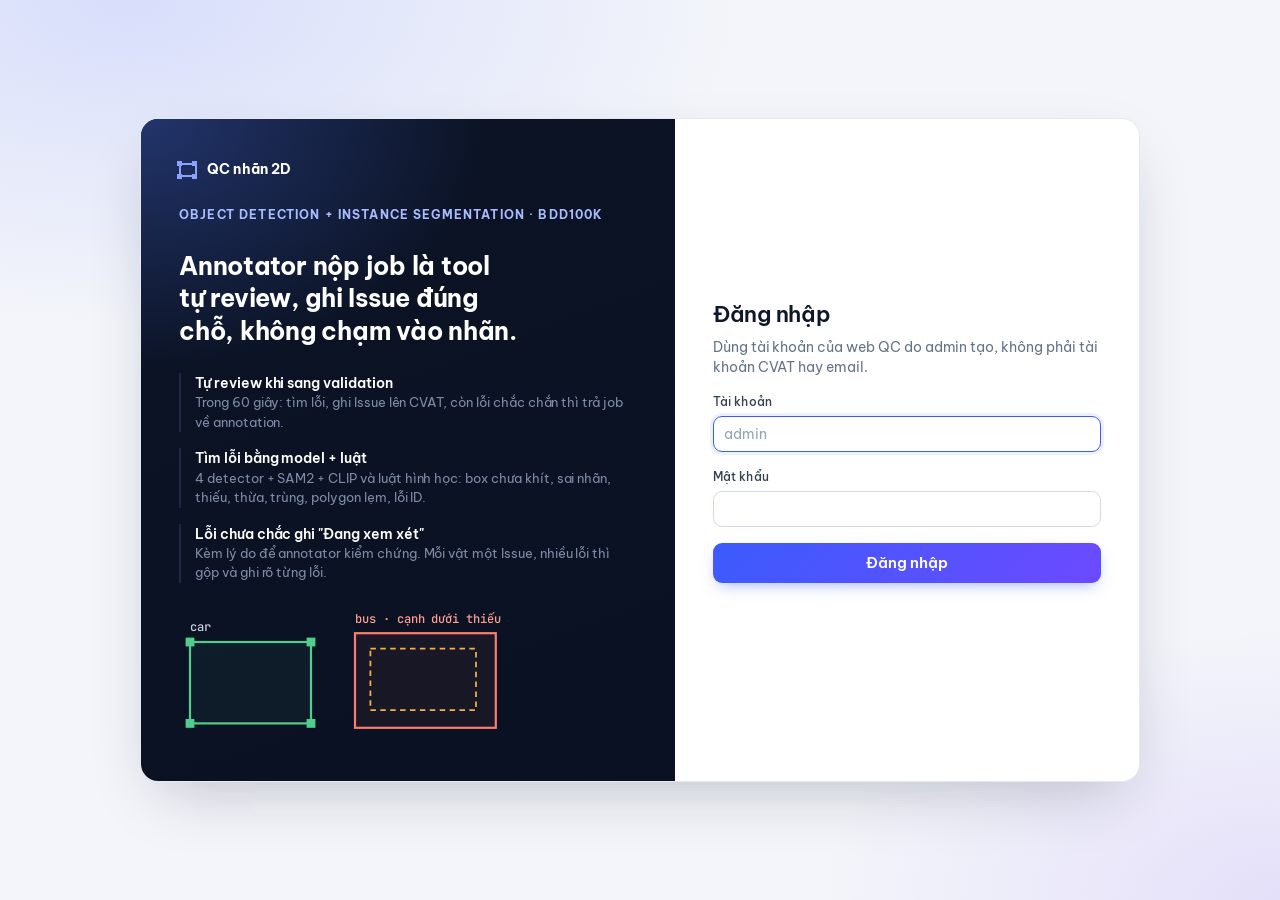
==== commit e06005f0: "Gon giao dien Web QC: bo phan lap lai, an tuy chon it dung - Tu review: bo hang 6 so lieu lap lai so" ====
--- a/web_qc/static/index.html
+++ b/web_qc/static/index.html
@@ -8,7 +8,7 @@
 <link rel="icon" href="data:image/svg+xml,%3Csvg xmlns='http://www.w3.org/2000/svg' viewBox='0 0 32 32'%3E%3Crect width='32' height='32' rx='8' fill='%234f6bff'/%3E%3Crect x='8' y='10' width='16' height='12' rx='1' fill='none' stroke='white' stroke-width='2.4'/%3E%3C/svg%3E">
 <link rel="preconnect" href="https://fonts.googleapis.com">
 <link rel="stylesheet" href="https://fonts.googleapis.com/css2?family=Be+Vietnam+Pro:wght@400;500;600;700;800&family=JetBrains+Mono:wght@400;500&display=swap">
-<link rel="stylesheet" href="style.css?v=16">
+<link rel="stylesheet" href="style.css?v=17">
 </head>
 <body>
 
@@ -142,7 +142,7 @@
     <section id="tab-auto" class="tab">
       <header class="pagehead">
         <div><span class="eyebrow">Luồng chính của nhóm</span><h1>Tự review khi annotator nộp job</h1>
-          <p>Annotator gán xong, chuyển stage sang <b>validation</b>: web tự review, ghi Issue lên CVAT, còn lỗi chắc chắn thì trả job về annotation. Không có lỗi chắc chắn thì job chờ reviewer kiểm chéo.</p></div>
+          <p>Annotator chuyển job sang <b>validation</b> là web tự review theo các bước dưới. Bấm một job trong bảng để xem lỗi.</p></div>
         <div class="pagehead-actions">
           <span id="autoPill" class="pill"></span>
           <button type="button" class="btn" id="autoCheckBtn"><svg class="ic"><use href="#i-redo"/></svg>Kiểm tra ngay</button>
@@ -162,24 +162,18 @@
         <li class="flow-step"><span class="flow-ic"><svg class="ic"><use href="#i-redo"/></svg></span><b>Sửa và nộp lại</b><span>Review vòng sau: lỗi đã sửa tự đóng Issue, lỗi còn giữ Issue cũ</span><em data-n="rounds"></em></li>
       </ol>
 
-      <div id="autoKpis" class="kpis kpis-6"></div>
-
       <div class="grid2 auto-grid">
         <div class="panel flush span2">
-          <div class="panel-head padded"><div><h2>Job đã tự review</h2><p class="meta">Mỗi job một dòng, gộp mọi vòng review. Bấm một dòng để mở lần review gần nhất.</p></div>
+          <div class="panel-head padded"><div><h2>Job đã tự review</h2><p class="meta" id="autoTblMeta">Mỗi job một dòng, gộp mọi vòng review.</p></div>
             <div class="seg seg-inline" id="autoFilter" role="group" aria-label="Lọc kết quả">
               <button type="button" data-f="" class="on">Tất cả</button><button type="button" data-f="tra_ve">Trả về annotation</button><button type="button" data-f="giu">Chờ reviewer</button><button type="button" data-f="chay">Đang chạy</button>
             </div></div>
           <div class="tablewrap"><table class="tbl" id="autoTable">
             <thead><tr><th>Job</th><th>Task</th><th>Labeler</th><th class="r">Vòng</th><th>% box đúng qua các vòng</th><th class="r">Lỗi / Đang xem xét</th><th class="r">Issue</th><th>Kết quả gần nhất</th><th>Lúc</th></tr></thead><tbody></tbody></table></div>
         </div>
-        <div class="panel">
+        <div class="panel span2">
           <div class="panel-head"><div><h2>Chờ reviewer kiểm chéo</h2><p class="meta">Job không còn lỗi chắc chắn. Các mục "Đang xem xét" cần người xem.</p></div></div>
           <ul id="autoWaitList" class="wait-list"></ul>
-        </div>
-        <div class="panel">
-          <div class="panel-head"><div><h2>Annotator bị trả về nhiều nhất</h2><p class="meta">Số job và số vòng bị trả về annotation.</p></div></div>
-          <div id="autoPeople" class="bars"></div>
         </div>
       </div>
     </section>
@@ -361,7 +355,7 @@
     <section id="tab-trust" class="tab hidden">
       <header class="pagehead">
         <div><span class="eyebrow">Báo cáo cho reviewer và người chấm</span><h1>Tool đáng tin đến đâu?</h1>
-          <p>Đo trên ảnh có đáp án: cố ý cài lỗi đã biết vào nhãn đúng, cho tool review, rồi đếm tool bắt được bao nhiêu, bỏ lọt bao nhiêu, báo nhầm bao nhiêu. Đây là độ chính xác <b>của tool</b>, không phải của annotator.</p></div>
+          <p>Độ chính xác <b>của tool</b> (không phải của annotator), đo trên ảnh có đáp án. Cách đo ở ngay dưới.</p></div>
         <div class="pagehead-actions">
           <div class="seg seg-inline" id="trustSet" role="group" aria-label="Bộ dữ liệu">
             <button type="button" data-s="bdd" class="on">BDD100K</button><button type="button" data-s="vn">Ảnh Việt Nam</button>
@@ -410,20 +404,11 @@
           <ul id="trustE2e" class="check-list"></ul>
         </div>
         <div class="panel span2">
-          <div class="panel-head"><div><h2>Tool kiểm như thế nào</h2><p class="meta">Mỗi lỗi đi qua các tầng dưới đây. Lỗi không đủ bằng chứng không bị bỏ đi mà ghi "Đang xem xét" kèm lý do.</p></div></div>
-          <ol class="tiers">
-            <li><span class="tier-n">1</span><div><b>Luật guideline</b><span>Kích thước tối thiểu, thuộc tính bắt buộc, vẽ toàn bộ vật hay phần nhìn thấy, Shape hay Track. Ghi số mục guideline vào Issue.</span></div></li>
-            <li><span class="tier-n">2</span><div><b>Luật hình học</b><span>Box ra ngoài ảnh, không có diện tích, tỉ lệ phi lý, polygon xoắn / dưới 3 điểm / tràn box, trùng box, người nằm trong xe. Không cần GPU, gần như không nhầm.</span></div></li>
-            <li><span class="tier-n">3</span><div><b>So với model</b><span>4 detector (YOLO11x, RT-DETR-x, YOLOv8x-seg, D-FINE-X) bỏ phiếu, SAM2 thu box sát mép, CLIP phân biệt car / truck / bus và vật giả (biển báo, quảng cáo).</span></div></li>
-            <li><span class="tier-n">4</span><div><b>Chắc chắn hay Đang xem xét</b><span>Chỉ ghi "lỗi" khi đủ bằng chứng: lệch ≥ 20% cạnh vật, CLIP cùng đồng ý loại xe. Vật bị che, vùng quá tối, lệch ít thì ghi "Đang xem xét — có thể …" kèm lý do.</span></div></li>
-            <li><span class="tier-n">5</span><div><b>Ghi Issue lên CVAT</b><span>Mỗi vật một Issue ghim đúng box của vật đó. Nhiều lỗi thì gộp, ghi rõ tên từng lỗi. Lần sau lỗi đã sửa tự đóng Issue, lỗi còn giữ Issue cũ.</span></div></li>
-          </ol>
-        </div>
-        <div class="panel span2">
           <div class="panel-head"><h2>Giới hạn cần biết</h2></div>
           <ul class="limits" id="trustLimits">
             <li><b>Vật nhỏ 10–20 px</b> là chỗ tool bỏ lọt nhiều nhất (thiếu vật, sai nhãn): bắt khoảng một nửa, vật trên 60 px bắt khoảng 90%. Guideline chốt vật dưới 10 px không bắt buộc gán (mục 3.5a); tool phóng to dải giữa ảnh để soi vật xa.</li>
-            <li><b>Ảnh đêm</b>: bắt ít hơn ban ngày khoảng 10 điểm % (70% so với 80%); lỗi kích thước ở vùng quá tối chỉ ghi "Đang xem xét".</li>
+            <li><b>Ảnh đêm</b>: bắt ít hơn ban ngày khoảng 8 điểm % (71% so với 79%); lỗi kích thước ở vùng quá tối chỉ ghi "Đang xem xét".</li>
+            <li><b>Cảnh đám đông dày đặc</b>: mới tìm được khoảng 40% số người. Số của ảnh Việt Nam không gồm vùng đáp án ghi "bỏ qua" (đám đông, vật quá mờ).</li>
             <li><b>Số đo dùng lỗi cài vào</b>. "% Issue đúng" trên job thật đo ở Tổng quan → Hiệu quả Issue, sau khi annotator sửa theo Issue.</li>
             <li>Tool <b>không sửa nhãn</b>: chỉ đọc nhãn và ghi Issue. Reviewer vẫn kiểm chéo job không có lỗi chắc chắn.</li>
           </ul>
@@ -435,7 +420,7 @@
     <!-- ============================== GUIDELINE ============================== -->
     <section id="tab-guide" class="tab hidden">
       <header class="pagehead">
-        <div><h1>Guideline</h1><p>Mỗi dự án một guideline: file gốc để tra cứu khi xem lỗi, kèm <b>luật</b> để tool tự kiểm (tầng 1) và ghi số mục vào Issue. Gán guideline cho task thì review task đó tự dùng.</p></div>
+        <div><h1>Guideline</h1><p>Tải guideline của dự án và soạn <b>luật</b> để tool tự kiểm. Gán cho task thì review task đó dùng guideline này.</p></div>
       </header>
       <div class="panel">
         <form id="gUpload" class="row-form">
@@ -468,21 +453,27 @@
             <button id="gTemplate" type="button" class="btn" title="Lấy danh sách nhãn của task, rồi tự đọc guideline để điền yêu cầu (kích thước tối thiểu, vẽ toàn bộ vật, người lái, thuộc tính bắt buộc...)">Đọc guideline + lấy nhãn từ task</button>
             <button id="gAssign" type="button" class="btn">Gán guideline cho task</button>
             <span class="sp"></span>
+            <button id="ruleAdv" type="button" class="btn">Hiện cột nâng cao</button>
             <button id="ruleAdd" type="button" class="btn"><svg class="ic"><use href="#i-plus"/></svg>Thêm nhãn</button>
           </div>
-          <div class="tablewrap bordered"><table class="tbl rule-tbl" id="ruleTable">
-            <thead><tr><th>Nhãn trên CVAT</th><th>Tool hiểu là</th><th class="r">Tối thiểu px</th><th>Tỉ lệ rộng/cao</th><th>Thuộc tính bắt buộc</th><th>Không để mặc định</th><th>Tên gọi khác</th><th>Mục</th><th></th></tr></thead>
+          <div class="tablewrap bordered"><table class="tbl rule-tbl hide-adv" id="ruleTable">
+            <thead><tr><th>Nhãn trên CVAT</th><th>Tool hiểu là</th><th class="r adv">Tối thiểu px</th><th class="adv">Tỉ lệ rộng/cao</th><th>Thuộc tính bắt buộc</th><th class="adv">Không để mặc định</th><th class="adv">Tên gọi khác</th><th>Mục</th><th></th></tr></thead>
             <tbody></tbody></table></div>
           <div class="rule-general">
             <h3>Quy tắc chung</h3>
             <label class="chk" for="qRider"><input type="checkbox" id="qRider"><span>Người lái xe máy / xe đạp phải có box người riêng (BDD100K: nhãn rider)</span></label>
             <label class="chk" for="qOutside"><input type="checkbox" id="qOutside"><span>Báo lỗi box có nhãn không có trong bảng trên</span></label>
+            <label class="fld w-sm" for="qMinPx" title="Vật có cạnh ngắn nhỏ hơn mức này thì annotator không bắt buộc gán (tool không báo thiếu). Đã gán thì vẫn hợp lệ."><span>Không bắt buộc gán vật dưới (px)</span><input id="qMinPx" inputmode="numeric" placeholder="vd 10"></label>
             <label class="fld w-md" for="qAmodal"><span>Vật bị che</span><select id="qAmodal"><option value="">Mặc định: vẽ toàn bộ vật</option><option value="1">Vẽ toàn bộ vật, cả phần bị che</option><option value="0">Chỉ vẽ phần nhìn thấy</option></select></label>
             <label class="fld w-lg" for="qKieu"><span>Gán bằng Shape hay Track</span><select id="qKieu"><option value="">Để trống: đọc theo guideline</option><option value="shape">Shape (ảnh rời, vd BDD100K)</option><option value="track">Track (video)</option></select></label>
-            <label class="fld w-lg" for="qPair"><span>1 vật vừa có box vừa có polygon/mask</span><select id="qPair"><option value="">Để trống: đọc theo guideline</option><option value="cap">Bình thường: instance segmentation (polygon phải nằm trong box)</option><option value="trung">Lỗi trùng: chỉ cần 1 trong 2</option></select></label>
-            <label class="fld w-sm" for="qEdge"><span>Box vượt mép ảnh quá (px)</span><input id="qEdge" inputmode="numeric" placeholder="2"></label>
-            <label class="fld w-sm" for="qMinPx" title="Vật có cạnh ngắn nhỏ hơn mức này thì annotator không bắt buộc gán (tool không báo thiếu). Đã gán thì vẫn hợp lệ."><span>Không bắt buộc gán vật dưới (px)</span><input id="qMinPx" inputmode="numeric" placeholder="vd 10"></label>
-            <label class="fld w-sm" for="qMuc"><span>Mục chung</span><input id="qMuc" placeholder="vd 2"></label>
+            <details class="rule-more">
+              <summary>Tuỳ chọn nâng cao</summary>
+              <div class="rule-more-body">
+                <label class="fld w-lg" for="qPair"><span>1 vật vừa có box vừa có polygon/mask</span><select id="qPair"><option value="">Để trống: đọc theo guideline</option><option value="cap">Bình thường: instance segmentation (polygon phải nằm trong box)</option><option value="trung">Lỗi trùng: chỉ cần 1 trong 2</option></select></label>
+                <label class="fld w-sm" for="qEdge"><span>Box vượt mép ảnh quá (px)</span><input id="qEdge" inputmode="numeric" placeholder="2"></label>
+                <label class="fld w-sm" for="qMuc"><span>Mục chung</span><input id="qMuc" placeholder="vd 2"></label>
+              </div>
+            </details>
           </div>
           <div class="row-actions"><button id="ruleSave" class="btn primary" type="button">Lưu luật</button><span id="ruleMsg" class="meta"></span></div>
           <div id="ruleEvidence" class="rule-evidence hidden"></div>
@@ -503,7 +494,7 @@
     <!-- ============================== KET NOI CVAT ============================== -->
     <section id="tab-conn" class="tab hidden">
       <header class="pagehead">
-        <div><h1>Kết nối CVAT</h1><p>Thêm các máy CVAT cần review. Mỗi kết nối gồm địa chỉ, token và tổ chức (nếu có). Token được mã hoá khi lưu và không bao giờ hiện lên trình duyệt.</p></div>
+        <div><h1>Kết nối CVAT</h1><p>Các máy CVAT cần review. Token được mã hoá khi lưu, không hiện lên trình duyệt.</p></div>
         <button class="btn primary" type="button" id="connNew"><svg class="ic"><use href="#i-plus"/></svg>Thêm kết nối</button>
       </header>
       <div class="panel flush">
@@ -548,13 +539,15 @@
             <label class="chk" for="sAutoReturn"><input type="checkbox" id="sAutoReturn" checked><span>Có lỗi chắc chắn thì tự <b>trả job về annotation</b> (rejected) cho annotator sửa; không lỗi thì job ở lại validation cho reviewer kiểm chéo</span></label>
             <div class="hook-box" id="autoBox"></div>
           </div>
-          <h3 class="mt">Tự chạy khi job hoàn thành (webhook CVAT)</h3>
-          <div class="stack">
-            <label class="chk" for="sHook"><input type="checkbox" id="sHook"><span>Bật webhook</span></label>
-            <label class="fld" for="sHookConn"><span>Dùng kết nối</span><select id="sHookConn"></select></label>
-            <label class="chk" for="sHookPush"><input type="checkbox" id="sHookPush"><span>Chạy xong tự đẩy lỗi chắc chắn (không chờ người duyệt)</span></label>
-            <div class="hook-box" id="hookBox"></div>
-          </div>
+          <details class="set-more">
+            <summary>Webhook CVAT (cách cũ, thường không cần vì đã có tự review ở trên)</summary>
+            <div class="stack">
+              <label class="chk" for="sHook"><input type="checkbox" id="sHook"><span>Bật webhook: CVAT báo job hoàn thành thì tự chạy</span></label>
+              <label class="fld" for="sHookConn"><span>Dùng kết nối</span><select id="sHookConn"></select></label>
+              <label class="chk" for="sHookPush"><input type="checkbox" id="sHookPush"><span>Chạy xong tự đẩy lỗi chắc chắn (không chờ người duyệt)</span></label>
+              <div class="hook-box" id="hookBox"></div>
+            </div>
+          </details>
           <div class="row-actions"><button type="submit" class="btn primary">Lưu cài đặt</button><span id="setMsg" class="meta"></span></div>
         </form>
         <div class="panel">
@@ -608,6 +601,6 @@
   </div>
 </div>
 <div id="modal" class="modal zoom hidden"><img id="modalImg" alt="Ảnh phóng to"></div>
-<script src="app.js?v=20"></script>
+<script src="app.js?v=21"></script>
 </body>
 </html>
--- a/web_qc/static/style.css
+++ b/web_qc/static/style.css
@@ -720,3 +720,12 @@
 @media (max-width: 640px) { .tiers { grid-template-columns: 1fr; } }
 .limits { margin: 0; padding-left: 18px; display: grid; gap: 8px; color: var(--ink-2); font-size: 13.5px; }
 #trustDate { margin-top: 14px; }
+
+/* --- gon giao dien: an phan nang cao, mo khi can --- */
+.rule-tbl.hide-adv .adv { display: none; }
+.rule-more, .set-more { flex-basis: 100%; margin-top: 4px; }
+.rule-more summary, .set-more summary { cursor: pointer; font-size: 13px; color: var(--accent); font-weight: 600; width: fit-content; padding: 4px 0; }
+.rule-more-body { display: flex; flex-wrap: wrap; gap: 12px; align-items: flex-end; margin-top: 10px; }
+.set-more { margin-top: 18px; padding-top: 14px; border-top: 1px solid var(--line); }
+.set-more .stack { margin-top: 10px; }
+.rule-general h3, .rule-general > .chk { flex-basis: 100%; }
